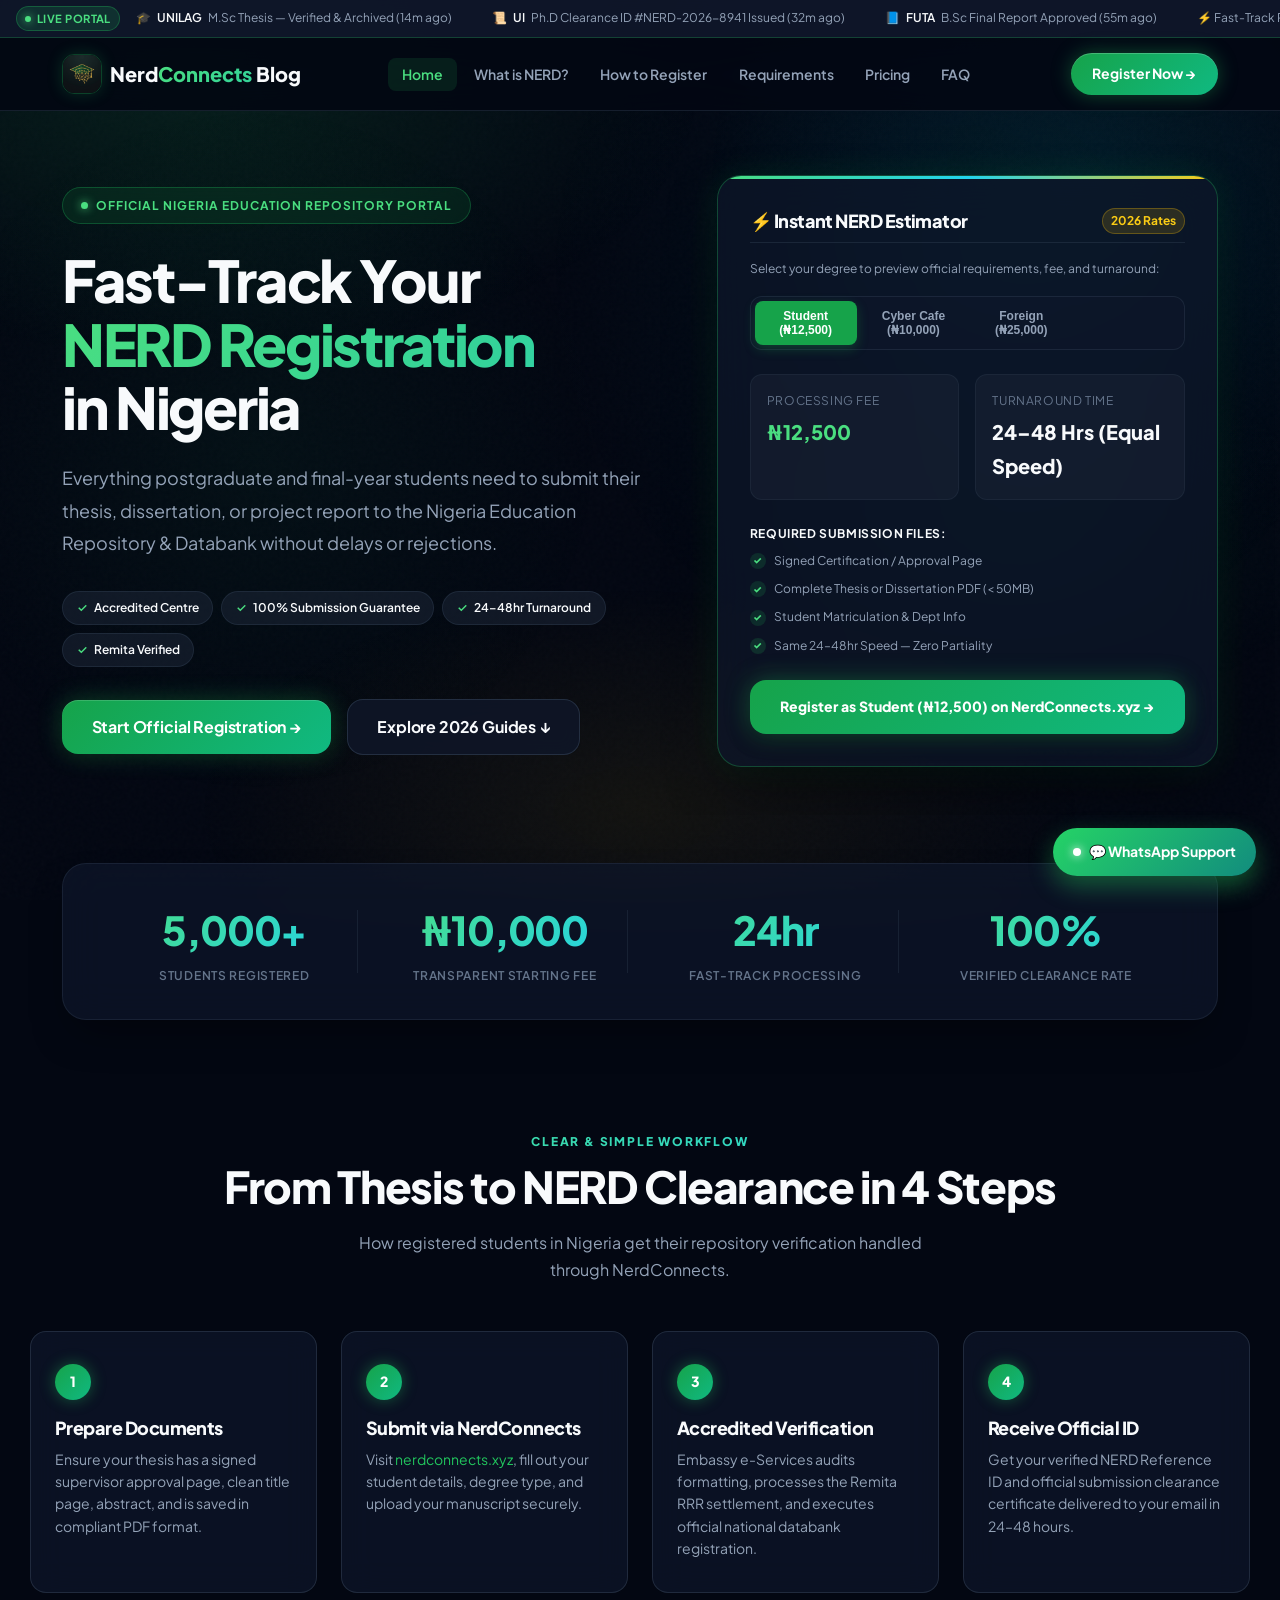
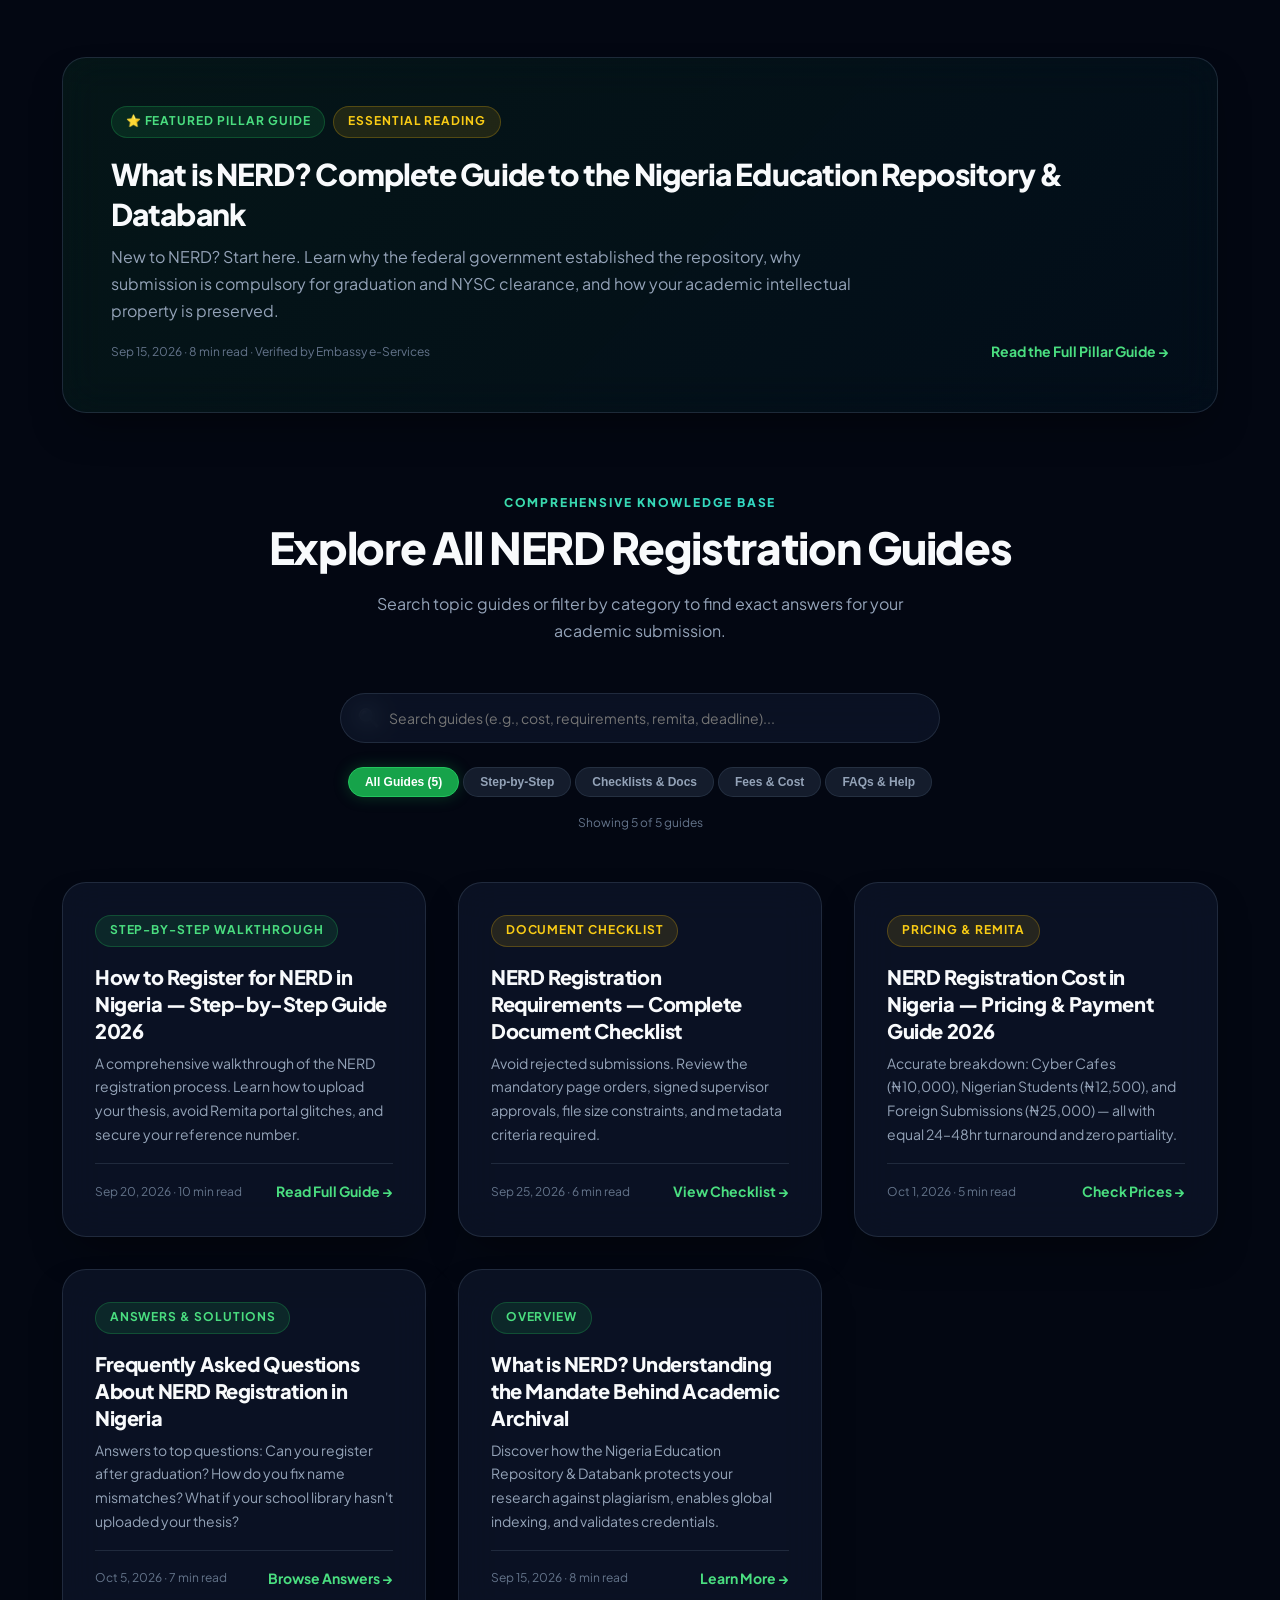
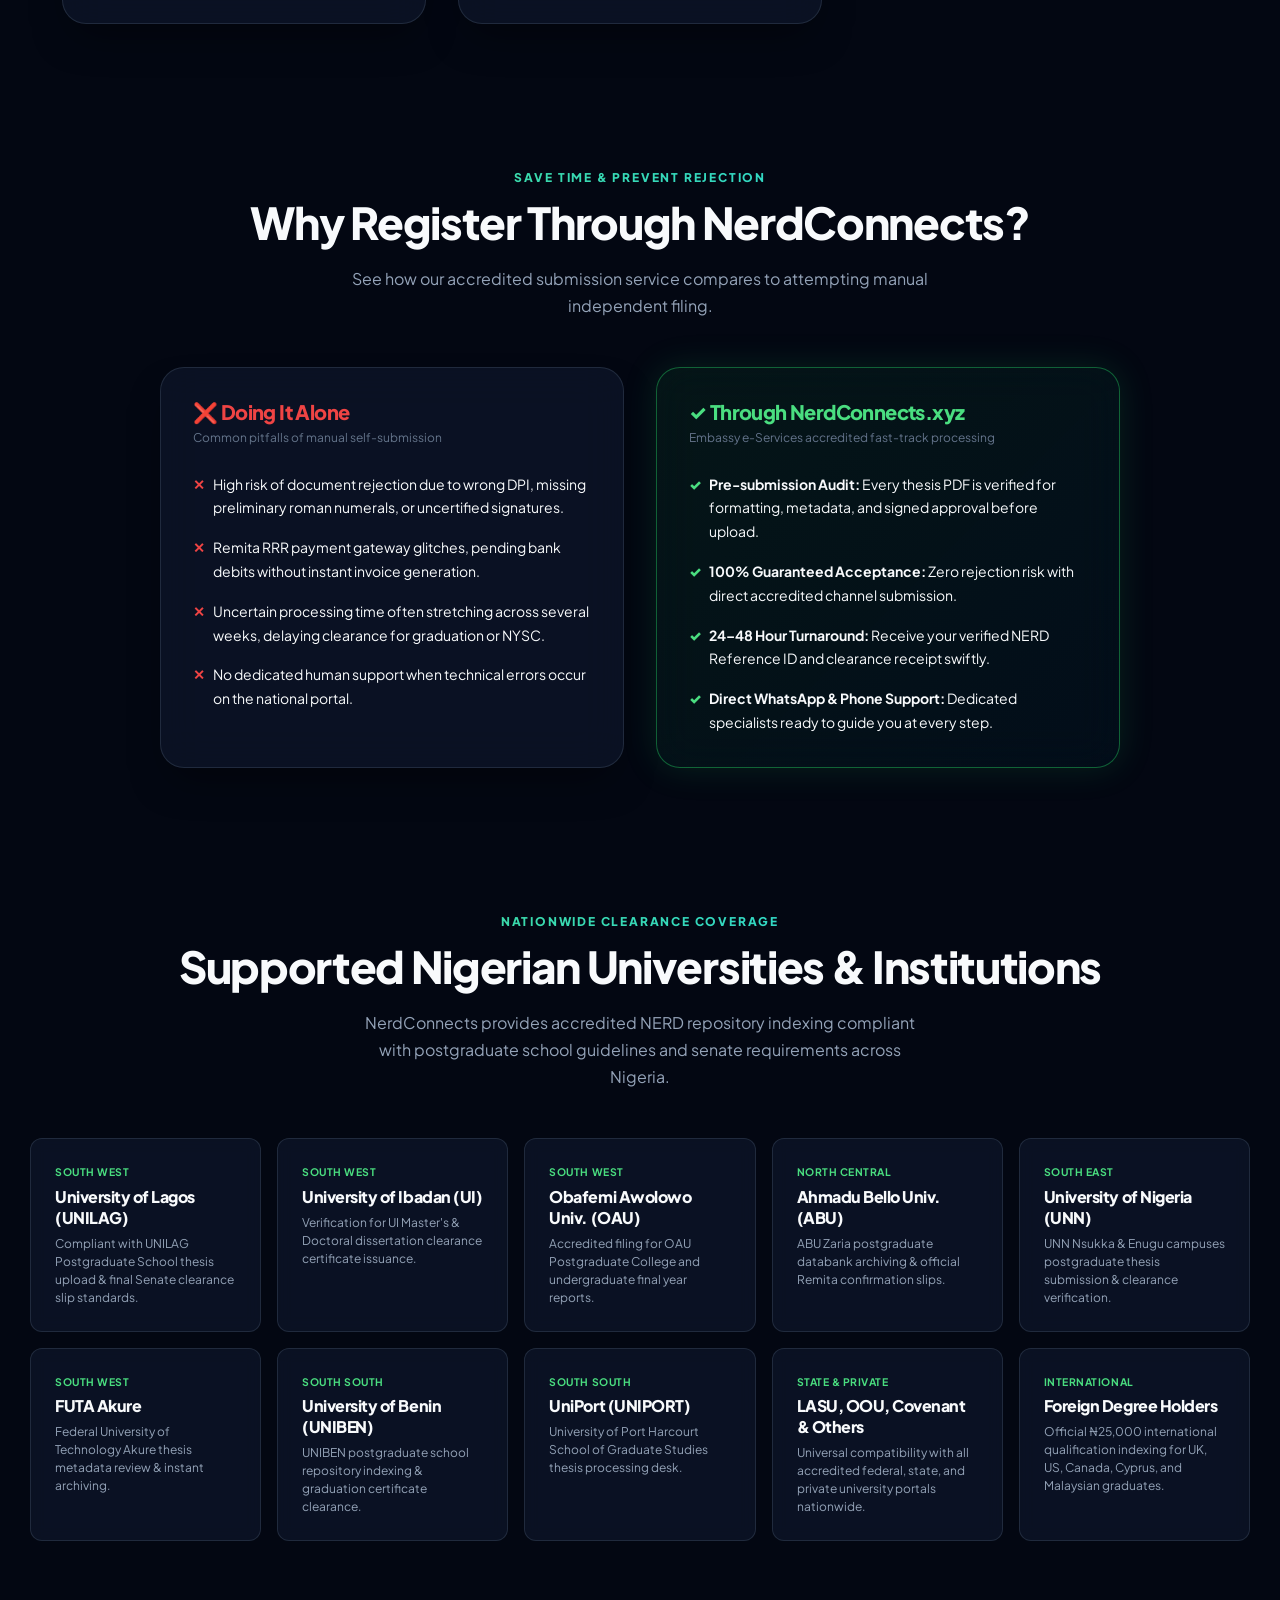
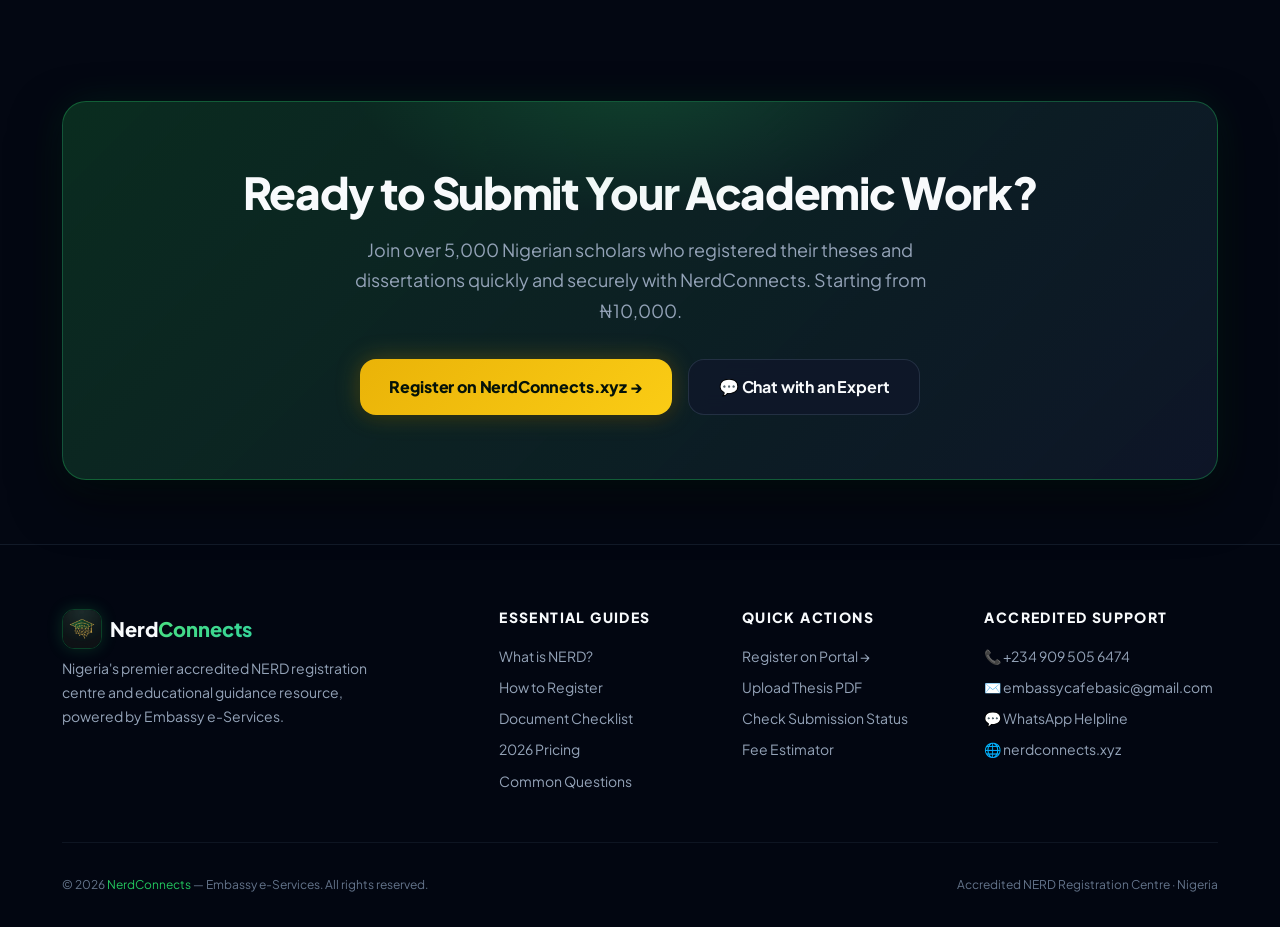
==== index.html @ ce19896f "fix(seo): update canonical domain to portal.nerdconnects.xyz in sitemap and meta tags" ====
<!DOCTYPE html>
<html lang="en" data-theme="dark">
<head>
  <meta charset="UTF-8" />
  <meta name="viewport" content="width=device-width, initial-scale=1.0" />

  <!-- SEO Meta -->
  <title>NERD Registration Portal Nigeria 2026 — Requirements, Fees &amp; Steps | NerdConnects</title>
  <meta name="description" content="Official 2026 NERD registration guide in Nigeria. Calculate fees (₦10k Cafe, ₦12.5k Student, ₦25k Foreign), check document requirements, and register theses &amp; dissertations in 24–48hrs." />
  <meta name="keywords" content="NERD registration, NERD registration Nigeria, how to register for NERD, Nigeria Education Repository and Databank, NERD portal login, NERD cost Nigeria, NERD fee Remita, NERD certificate, NERD clearance slip, UNILAG NERD registration, UI NERD clearance, OAU NERD registration, ABU Zaria NERD, UNN NERD submission, FUTA NERD, LASU NERD, UNIBEN NERD, UNIPORT NERD, postgraduate NERD registration, foreign degree NERD registration, Embassy e-Services NERD" />
  <meta name="author" content="Embassy e-Services" />
  <meta name="robots" content="index, follow" />
  <link rel="canonical" href="https://portal.nerdconnects.xyz/" />

  <!-- Geo targeting -->
  <meta name="geo.region" content="NG" />
  <meta name="geo.placename" content="Nigeria" />

  <!-- Open Graph -->
  <meta property="og:type" content="website" />
  <meta property="og:title" content="NERD Registration Guide Nigeria — NerdConnects Blog" />
  <meta property="og:description" content="Complete guides on NERD registration in Nigeria. Document checklist, fee calculator, and step-by-step submission instructions." />
  <meta property="og:url" content="https://portal.nerdconnects.xyz/" />
  <meta property="og:site_name" content="NerdConnects Blog" />
  <meta property="og:locale" content="en_NG" />

  <!-- Twitter Card -->
  <meta name="twitter:card" content="summary_large_image" />
  <meta name="twitter:title" content="NERD Registration Guide Nigeria — NerdConnects Blog" />
  <meta name="twitter:description" content="Calculate fees, check document requirements, and get official NERD clearance in Nigeria." />
  <!-- Standard Favicons & Touch Icons (Google SEO & Mobile PWA) -->
  <link rel="icon" type="image/x-icon" href="/favicon.ico" />
  <link rel="icon" type="image/png" sizes="16x16" href="/favicon-16x16.png" />
  <link rel="icon" type="image/png" sizes="32x32" href="/favicon-32x32.png" />
  <link rel="icon" type="image/png" sizes="48x48" href="/favicon-48x48.png" />
  <link rel="apple-touch-icon" sizes="180x180" href="/apple-touch-icon.png" />
  <link rel="manifest" href="/site.webmanifest" />
  <meta name="msapplication-TileColor" content="#030712" />
  <meta name="theme-color" content="#030712" />

  <!-- Open Graph & Twitter Social Share Previews (WhatsApp, X, LinkedIn) -->
  <meta property="og:image" content="https://portal.nerdconnects.xyz/og-image.jpg" />
  <meta property="og:image:secure_url" content="https://portal.nerdconnects.xyz/og-image.jpg" />
  <meta property="og:image:type" content="image/jpeg" />
  <meta property="og:image:width" content="1200" />
  <meta property="og:image:height" content="630" />
  <meta property="og:image:alt" content="NerdConnects — Official NERD Registration Guide Nigeria" />
  <meta name="twitter:image" content="https://portal.nerdconnects.xyz/og-image.jpg" />
  <meta name="twitter:image:alt" content="NerdConnects — Official NERD Registration Guide Nigeria" />

  <!-- Fonts: Plus Jakarta Sans + Inter -->
  <link rel="preconnect" href="https://fonts.googleapis.com" />
  <link rel="preconnect" href="https://fonts.gstatic.com" crossorigin />
  <link href="https://fonts.googleapis.com/css2?family=Plus+Jakarta+Sans:wght@400;500;600;700;800;900&family=Inter:wght@400;500;600;700;800&display=swap" rel="stylesheet" />

  <!-- Styles with cache-buster -->
  <link rel="stylesheet" href="styles.css?v=3.2" />

  <style>
    /* Critical fallback styles for ticker & dark theme */
    :root {
      color-scheme: dark;
    }
    body {
      background-color: #030712 !important;
      color: #f8fafc;
      margin: 0;
    }
    .live-ticker {
      background: rgba(15, 23, 42, 0.95);
      border-bottom: 1px solid rgba(34, 197, 94, 0.25);
      color: #94a3b8;
      font-size: 0.75rem;
      padding: 0.45rem 1rem;
      display: flex;
      align-items: center;
      gap: 1rem;
      overflow: hidden;
      position: relative;
      z-index: 99;
      height: 38px;
    }
    .live-ticker__badge {
      display: inline-flex;
      align-items: center;
      gap: 6px;
      background: rgba(34, 197, 94, 0.15);
      color: #4ade80;
      border: 1px solid rgba(34, 197, 94, 0.3);
      padding: 2px 8px;
      border-radius: 9999px;
      font-weight: 700;
      font-size: 0.7rem;
      letter-spacing: 0.04em;
      text-transform: uppercase;
      flex-shrink: 0;
      white-space: nowrap;
    }
    .live-ticker__badge-dot {
      width: 6px;
      height: 6px;
      border-radius: 50%;
      background: #4ade80;
      box-shadow: 0 0 8px #4ade80;
      animation: pulse-dot 1.8s infinite;
    }
    .live-ticker__track {
      display: flex;
      align-items: center;
      gap: 2.5rem;
      white-space: nowrap;
      animation: marqueeScroll 32s linear infinite;
    }
    .live-ticker__track:hover {
      animation-play-state: paused;
    }
    .live-ticker__item {
      display: inline-flex;
      align-items: center;
      gap: 6px;
      flex-shrink: 0;
    }
    .live-ticker__item strong {
      color: #f8fafc;
      font-weight: 600;
    }
    @keyframes marqueeScroll {
      0% { transform: translateX(0); }
      100% { transform: translateX(-50%); }
    }
    @keyframes pulse-dot {
      0%, 100% { opacity: 1; transform: scale(1); }
      50% { opacity: 0.35; transform: scale(0.85); }
    }
    .navbar {
      background: rgba(3, 7, 18, 0.9) !important;
      backdrop-filter: blur(24px) saturate(180%) !important;
      border-bottom: 1px solid rgba(51, 65, 85, 0.4) !important;
    }
    .navbar__brand-text {
      color: #f8fafc !important;
    }
    .navbar__links a {
      color: #94a3b8 !important;
    }
    .navbar__links a:hover, .navbar__links a.active {
      color: #4ade80 !important;
    }
  </style>

  <!-- JSON-LD: WebSite -->
  <script type="application/ld+json">
  {
    "@context": "https://schema.org",
    "@type": "WebSite",
    "name": "NerdConnects Blog",
    "url": "https://portal.nerdconnects.xyz",
    "description": "Expert guides and articles about NERD registration in Nigeria",
    "publisher": {
      "@type": "Organization",
      "name": "Embassy e-Services",
      "alternateName": "NerdConnects",
      "url": "https://nerdconnects.xyz"
    }
  }
  </script>

  <!-- JSON-LD: Blog -->
  <script type="application/ld+json">
  {
    "@context": "https://schema.org",
    "@type": "Blog",
    "name": "NerdConnects Blog — NERD Registration Guides",
    "url": "https://portal.nerdconnects.xyz",
    "description": "Comprehensive guides on NERD registration, document submission, and academic repository requirements in Nigeria.",
    "publisher": {
      "@type": "Organization",
      "name": "Embassy e-Services",
      "url": "https://nerdconnects.xyz"
    },
    "blogPost": [
      {
        "@type": "BlogPosting",
        "headline": "What is NERD? Complete Guide to the Nigeria Education Repository & Databank",
        "url": "https://portal.nerdconnects.xyz/what-is-nerd.html",
        "datePublished": "2026-09-15"
      },
      {
        "@type": "BlogPosting",
        "headline": "How to Register for NERD in Nigeria — Step-by-Step Guide 2026",
        "url": "https://portal.nerdconnects.xyz/how-to-register-for-nerd.html",
        "datePublished": "2026-09-20"
      },
      {
        "@type": "BlogPosting",
        "headline": "NERD Registration Requirements — Complete Document Checklist",
        "url": "https://portal.nerdconnects.xyz/nerd-requirements.html",
        "datePublished": "2026-09-25"
      },
      {
        "@type": "BlogPosting",
        "headline": "NERD Registration Cost in Nigeria — Pricing & Payment Guide 2026",
        "url": "https://portal.nerdconnects.xyz/nerd-cost.html",
        "datePublished": "2026-10-01"
      },
      {
        "@type": "BlogPosting",
        "headline": "Frequently Asked Questions About NERD Registration in Nigeria",
        "url": "https://portal.nerdconnects.xyz/nerd-faq.html",
        "datePublished": "2026-10-05"
      }
    ]
  }
  </script>

  <!-- JSON-LD: FAQPage for High-Ranking Google Rich Snippets -->
  <script type="application/ld+json">
  {
    "@context": "https://schema.org",
    "@type": "FAQPage",
    "mainEntity": [
      {
        "@type": "Question",
        "name": "How much does NERD registration cost in Nigeria?",
        "acceptedAnswer": {
          "@type": "Answer",
          "text": "Official NERD registration through NerdConnects has 3 transparent tiers: ₦10,000 for Cyber Cafe and partner agents, ₦12,500 for Nigerian Students (B.Sc, M.Sc, Ph.D), and ₦25,000 for Foreign Degree Submissions. All tiers receive the exact same 24–48 hour turnaround with zero partiality."
        }
      },
      {
        "@type": "Question",
        "name": "How do I register for NERD in Nigeria?",
        "acceptedAnswer": {
          "@type": "Answer",
          "text": "To register for NERD, prepare your thesis PDF (<50MB) with signed supervisor certification page, visit nerdconnects.xyz, fill in your matriculation and academic details, make payment via direct transfer or online gateway, and receive your official NERD clearance certificate within 24–48 hours."
        }
      },
      {
        "@type": "Question",
        "name": "Is NERD registration compulsory for Nigerian university graduation?",
        "acceptedAnswer": {
          "@type": "Answer",
          "text": "Yes. Most Nigerian university Postgraduate Schools (such as UNILAG, UI, OAU, ABU, UNN, FUTA, and UNIBEN) and undergraduate faculties mandate an official NERD Submission Slip or Clearance Certificate prior to approving final Senate graduation clearance, statement of results, or NYSC mobilization."
        }
      },
      {
        "@type": "Question",
        "name": "How long does NERD registration take to be approved?",
        "acceptedAnswer": {
          "@type": "Answer",
          "text": "With NerdConnects, verified submissions are audited and completed within 24–48 hours across all tiers with zero partiality."
        }
      },
      {
        "@type": "Question",
        "name": "Can foreign university degrees be registered on NERD?",
        "acceptedAnswer": {
          "@type": "Answer",
          "text": "Yes. Foreign degree theses and dissertations completed in overseas institutions can be indexed into the national databank for ₦25,000 with a 24–48 hour processing window."
        }
      }
    ]
  }
  </script>
</head>
<body>

  <!-- Reading Progress Bar -->
  <div class="reading-progress-bar" id="reading-progress" aria-hidden="true"></div>

  <!-- Noise texture overlay -->
  <div class="noise-overlay" aria-hidden="true"></div>

  <!-- ═══ LIVE SOCIAL PROOF TICKER ═══ -->
  <div class="live-ticker" aria-label="Live Submissions Status">
    <div class="live-ticker__badge">
      <span class="live-ticker__badge-dot"></span> LIVE PORTAL
    </div>
    <div class="live-ticker__track">
      <div class="live-ticker__item">🎓 <strong>UNILAG</strong> M.Sc Thesis — Verified &amp; Archived (14m ago)</div>
      <div class="live-ticker__item">📜 <strong>UI</strong> Ph.D Clearance ID #NERD-2026-8941 Issued (32m ago)</div>
      <div class="live-ticker__item">📘 <strong>FUTA</strong> B.Sc Final Report Approved (55m ago)</div>
      <div class="live-ticker__item">⚡ Fast-Track Processing Window: <strong>24–48 Hours Active</strong></div>
      <div class="live-ticker__item">🛡️ Embassy e-Services: <strong>Accredited Registration Centre</strong></div>
      <!-- Duplicate track items for continuous marquee -->
      <div class="live-ticker__item">🎓 <strong>UNILAG</strong> M.Sc Thesis — Verified &amp; Archived (14m ago)</div>
      <div class="live-ticker__item">📜 <strong>UI</strong> Ph.D Clearance ID #NERD-2026-8941 Issued (32m ago)</div>
      <div class="live-ticker__item">📘 <strong>FUTA</strong> B.Sc Final Report Approved (55m ago)</div>
      <div class="live-ticker__item">⚡ Fast-Track Processing Window: <strong>24–48 Hours Active</strong></div>
      <div class="live-ticker__item">🛡️ Embassy e-Services: <strong>Accredited Registration Centre</strong></div>
    </div>
  </div>

  <!-- ═══ NAVBAR ═══ -->
  <nav class="navbar" id="navbar">
    <div class="container navbar__inner">
      <a href="index.html" class="navbar__brand" id="brand-link">
        <img src="logo.jpg" alt="NerdConnects Logo" class="navbar__logo" width="40" height="40" />
        <div class="navbar__brand-text">Nerd<span>Connects</span> Blog</div>
      </a>

      <ul class="navbar__links" id="nav-links">
        <li><a href="index.html" class="active" id="nav-home">Home</a></li>
        <li><a href="what-is-nerd.html" id="nav-what">What is NERD?</a></li>
        <li><a href="how-to-register-for-nerd.html" id="nav-how">How to Register</a></li>
        <li><a href="nerd-requirements.html" id="nav-reqs">Requirements</a></li>
        <li><a href="nerd-cost.html" id="nav-cost">Pricing</a></li>
        <li><a href="nerd-faq.html" id="nav-faq">FAQ</a></li>
      </ul>

      <div class="navbar__right">
        
        
        <!-- CTA button -->
        <a href="https://nerdconnects.xyz" class="navbar__cta" id="nav-cta" target="_blank" rel="noopener">Register Now →</a>
        <!-- Mobile hamburger -->
        <button class="navbar__toggle" id="nav-toggle" aria-label="Toggle navigation" aria-expanded="false">
          <span></span><span></span><span></span>
        </button>
      </div>
    </div>
  </nav>

  <!-- ═══ HERO SECTION WITH INTERACTIVE ESTIMATOR ═══ -->
  <section class="hero" id="hero">
    <div class="container">
      <div class="hero__grid">
        
        <!-- Left Hero Content -->
        <div class="hero__content">
          <div class="hero__badge">
            <span class="hero__badge-dot"></span> Official Nigeria Education Repository Portal
          </div>
          <h1 class="hero__title">
            Fast-Track Your<br />
            <span class="highlight">NERD Registration</span><br />
            in Nigeria
          </h1>
          <p class="hero__subtitle">
            Everything postgraduate and final-year students need to submit their thesis, dissertation, or project report to the Nigeria Education Repository &amp; Databank without delays or rejections.
          </p>

          <div class="hero__trust-pills">
            <span class="hero__pill"><span class="hero__pill-icon">✓</span> Accredited Centre</span>
            <span class="hero__pill"><span class="hero__pill-icon">✓</span> 100% Submission Guarantee</span>
            <span class="hero__pill"><span class="hero__pill-icon">✓</span> 24–48hr Turnaround</span>
            <span class="hero__pill"><span class="hero__pill-icon">✓</span> Remita Verified</span>
          </div>

          <div class="hero__actions">
            <a href="https://nerdconnects.xyz" class="btn btn--primary" id="hero-cta-register" target="_blank" rel="noopener">
              Start Official Registration →
            </a>
            <a href="#articles" class="btn btn--secondary" id="hero-cta-read">
              Explore 2026 Guides ↓
            </a>
          </div>
        </div>

        <!-- Right Hero: Interactive Calculator & Fast-Check Widget -->
        <div class="calc-card" id="calculator-widget">
          <div class="calc-card__header">
            <h3 class="calc-card__title">⚡ Instant NERD Estimator</h3>
            <span class="calc-card__badge">2026 Rates</span>
          </div>

          <p style="font-size: var(--fs-xs); color: var(--clr-text-muted); margin-bottom: var(--sp-md);">
            Select your degree to preview official requirements, fee, and turnaround:
          </p>

          <!-- Category Tabs -->
          <div class="calc-tabs" role="tablist">
            <button class="calc-tab active" data-degree="student" type="button">Student (₦12,500)</button>
            <button class="calc-tab" data-degree="cafe" type="button">Cyber Cafe (₦10,000)</button>
            <button class="calc-tab" data-degree="foreign" type="button">Foreign (₦25,000)</button>
          </div>

          <!-- Quick Metrics -->
          <div class="calc-info-grid">
            <div class="calc-info-box">
              <div class="calc-info-box__label">Processing Fee</div>
              <div class="calc-info-box__val green" id="calc-fee">₦12,500</div>
            </div>
            <div class="calc-info-box">
              <div class="calc-info-box__label">Turnaround Time</div>
              <div class="calc-info-box__val" id="calc-time">24–48 Hrs (Equal Speed)</div>
            </div>
          </div>

          <!-- Dynamic Checklist -->
          <div style="font-size: var(--fs-xs); font-weight: 700; color: var(--clr-text); margin-bottom: 6px; text-transform: uppercase; letter-spacing: 0.05em;">
            Required Submission Files:
          </div>
          <ul class="calc-checklist" id="calc-checklist">
            <li><span class="calc-check-icon">✓</span> Signed Certification / Approval Page</li>
            <li><span class="calc-check-icon">✓</span> Complete Thesis or Dissertation PDF (&lt; 50MB)</li>
            <li><span class="calc-check-icon">✓</span> Student Matriculation &amp; Dept Info</li>
            <li><span class="calc-check-icon">✓</span> Same 24–48hr Speed — Zero Partiality</li>
          </ul>

          <a href="https://nerdconnects.xyz?utm_source=blog&utm_medium=calc&utm_campaign=student" class="calc-submit-btn" id="calc-btn" target="_blank" rel="noopener">
            Register as Student (₦12,500) on NerdConnects.xyz →
          </a>
        </div>

      </div>
    </div>
  </section>

  <!-- ═══ STATS ═══ -->
  <section class="container animate-on-scroll">
    <div class="stats" id="stats">
      <div class="stat">
        <div class="stat__number" data-value="5,000+">5,000+</div>
        <div class="stat__label">Students Registered</div>
      </div>
      <div class="stat">
        <div class="stat__number" data-value="₦10,000">₦10,000</div>
        <div class="stat__label">Transparent Starting Fee</div>
      </div>
      <div class="stat">
        <div class="stat__number" data-value="24hr">24hr</div>
        <div class="stat__label">Fast-Track Processing</div>
      </div>
      <div class="stat">
        <div class="stat__number" data-value="100%">100%</div>
        <div class="stat__label">Verified Clearance Rate</div>
      </div>
    </div>
  </section>

  <!-- ═══ 4-STEP PROCESS ROADMAP ═══ -->
  <section class="timeline-section container animate-on-scroll">
    <div class="section-header">
      <div class="section-header__label">Clear &amp; Simple Workflow</div>
      <h2 class="section-header__title">From Thesis to NERD Clearance in 4 Steps</h2>
      <p class="section-header__desc">
        How registered students in Nigeria get their repository verification handled through NerdConnects.
      </p>
    </div>

    <div class="timeline-grid">
      <div class="timeline-card">
        <div class="timeline-step-badge">1</div>
        <h3 class="timeline-title">Prepare Documents</h3>
        <p class="timeline-desc">
          Ensure your thesis has a signed supervisor approval page, clean title page, abstract, and is saved in compliant PDF format.
        </p>
      </div>

      <div class="timeline-card">
        <div class="timeline-step-badge">2</div>
        <h3 class="timeline-title">Submit via NerdConnects</h3>
        <p class="timeline-desc">
          Visit <a href="https://nerdconnects.xyz" target="_blank" rel="noopener">nerdconnects.xyz</a>, fill out your student details, degree type, and upload your manuscript securely.
        </p>
      </div>

      <div class="timeline-card">
        <div class="timeline-step-badge">3</div>
        <h3 class="timeline-title">Accredited Verification</h3>
        <p class="timeline-desc">
          Embassy e-Services audits formatting, processes the Remita RRR settlement, and executes official national databank registration.
        </p>
      </div>

      <div class="timeline-card">
        <div class="timeline-step-badge">4</div>
        <h3 class="timeline-title">Receive Official ID</h3>
        <p class="timeline-desc">
          Get your verified NERD Reference ID and official submission clearance certificate delivered to your email in 24–48 hours.
        </p>
      </div>
    </div>
  </section>

  <!-- ═══ FEATURED PINNED GUIDE ═══ -->
  <section class="container animate-on-scroll" style="margin-bottom: var(--sp-xl);">
    <a href="what-is-nerd.html" class="article-card" id="card-featured" style="background: linear-gradient(135deg, rgba(34, 197, 94, 0.08), rgba(6, 182, 212, 0.04));">
      <div class="article-card__body" style="padding: var(--sp-2xl);">
        <div style="display: flex; align-items: center; gap: var(--sp-sm); margin-bottom: var(--sp-md);">
          <span class="article-card__tag" style="margin-bottom: 0;">⭐ Featured Pillar Guide</span>
          <span class="article-card__tag article-card__tag--gold" style="margin-bottom: 0;">Essential Reading</span>
        </div>
        <h2 class="article-card__title" style="font-size: var(--fs-3xl); letter-spacing: -0.03em;">
          What is NERD? Complete Guide to the Nigeria Education Repository &amp; Databank
        </h2>
        <p class="article-card__excerpt" style="font-size: var(--fs-base); max-width: 750px;">
          New to NERD? Start here. Learn why the federal government established the repository, why submission is compulsory for graduation and NYSC clearance, and how your academic intellectual property is preserved.
        </p>
        <div class="article-card__meta" style="border-top: none; padding-top: 0;">
          <span>Sep 15, 2026 · 8 min read · Verified by Embassy e-Services</span>
          <span class="article-card__read-more">Read the Full Pillar Guide →</span>
        </div>
      </div>
    </a>
  </section>

  <!-- ═══ ARTICLES SECTION WITH REAL-TIME SEARCH & FILTERS ═══ -->
  <section class="articles-section" id="articles">
    <div class="container">
      
      <div class="section-header animate-on-scroll">
        <div class="section-header__label">Comprehensive Knowledge Base</div>
        <h2 class="section-header__title">Explore All NERD Registration Guides</h2>
        <p class="section-header__desc">
          Search topic guides or filter by category to find exact answers for your academic submission.
        </p>
      </div>

      <!-- Real-time Search & Filter Controls -->
      <div class="search-filter-wrapper animate-on-scroll">
        <div class="search-box-row">
          <span class="search-icon">🔍</span>
          <input
            type="text"
            id="search-articles"
            class="search-input"
            placeholder="Search guides (e.g., cost, requirements, remita, deadline)..."
            aria-label="Search articles"
          />
        </div>

        <div class="filter-chips">
          <button class="filter-chip active" data-filter="all" type="button">All Guides (5)</button>
          <button class="filter-chip" data-filter="step-by-step" type="button">Step-by-Step</button>
          <button class="filter-chip" data-filter="requirements" type="button">Checklists &amp; Docs</button>
          <button class="filter-chip" data-filter="pricing" type="button">Fees &amp; Cost</button>
          <button class="filter-chip" data-filter="faq" type="button">FAQs &amp; Help</button>
        </div>

        <div id="articles-count" style="text-align: center; font-size: var(--fs-xs); color: var(--clr-text-dim); margin-top: var(--sp-md);">
          Showing 5 of 5 guides
        </div>
      </div>

      <!-- Articles Grid -->
      <div class="articles-grid">

        <!-- Card 1 -->
        <a href="how-to-register-for-nerd.html" class="article-card animate-on-scroll" id="card-how-to-register" data-category="step-by-step">
          <div class="article-card__body">
            <span class="article-card__tag">Step-by-Step Walkthrough</span>
            <h3 class="article-card__title">How to Register for NERD in Nigeria — Step-by-Step Guide 2026</h3>
            <p class="article-card__excerpt">
              A comprehensive walkthrough of the NERD registration process. Learn how to upload your thesis, avoid Remita portal glitches, and secure your reference number.
            </p>
            <div class="article-card__meta">
              <span>Sep 20, 2026 · 10 min read</span>
              <span class="article-card__read-more">Read Full Guide →</span>
            </div>
          </div>
        </a>

        <!-- Card 2 -->
        <a href="nerd-requirements.html" class="article-card animate-on-scroll" id="card-requirements" data-category="requirements">
          <div class="article-card__body">
            <span class="article-card__tag article-card__tag--gold">Document Checklist</span>
            <h3 class="article-card__title">NERD Registration Requirements — Complete Document Checklist</h3>
            <p class="article-card__excerpt">
              Avoid rejected submissions. Review the mandatory page orders, signed supervisor approvals, file size constraints, and metadata criteria required.
            </p>
            <div class="article-card__meta">
              <span>Sep 25, 2026 · 6 min read</span>
              <span class="article-card__read-more">View Checklist →</span>
            </div>
          </div>
        </a>

        <!-- Card 3 -->
        <a href="nerd-cost.html" class="article-card animate-on-scroll" id="card-cost" data-category="pricing">
          <div class="article-card__body">
            <span class="article-card__tag article-card__tag--gold">Pricing &amp; Remita</span>
            <h3 class="article-card__title">NERD Registration Cost in Nigeria — Pricing &amp; Payment Guide 2026</h3>
            <p class="article-card__excerpt">
              Accurate breakdown: Cyber Cafes (₦10,000), Nigerian Students (₦12,500), and Foreign Submissions (₦25,000) — all with equal 24–48hr turnaround and zero partiality.
            </p>
            <div class="article-card__meta">
              <span>Oct 1, 2026 · 5 min read</span>
              <span class="article-card__read-more">Check Prices →</span>
            </div>
          </div>
        </a>

        <!-- Card 4 -->
        <a href="nerd-faq.html" class="article-card animate-on-scroll" id="card-faq" data-category="faq">
          <div class="article-card__body">
            <span class="article-card__tag">Answers &amp; Solutions</span>
            <h3 class="article-card__title">Frequently Asked Questions About NERD Registration in Nigeria</h3>
            <p class="article-card__excerpt">
              Answers to top questions: Can you register after graduation? How do you fix name mismatches? What if your school library hasn't uploaded your thesis?
            </p>
            <div class="article-card__meta">
              <span>Oct 5, 2026 · 7 min read</span>
              <span class="article-card__read-more">Browse Answers →</span>
            </div>
          </div>
        </a>

        <!-- Card 5 -->
        <a href="what-is-nerd.html" class="article-card animate-on-scroll" id="card-what" data-category="step-by-step">
          <div class="article-card__body">
            <span class="article-card__tag">Overview</span>
            <h3 class="article-card__title">What is NERD? Understanding the Mandate Behind Academic Archival</h3>
            <p class="article-card__excerpt">
              Discover how the Nigeria Education Repository &amp; Databank protects your research against plagiarism, enables global indexing, and validates credentials.
            </p>
            <div class="article-card__meta">
              <span>Sep 15, 2026 · 8 min read</span>
              <span class="article-card__read-more">Learn More →</span>
            </div>
          </div>
        </a>

      </div>
    </div>
  </section>

  <!-- ═══ COMPARISON: SELF VS NERDCONNECTS ═══ -->
  <section class="comparison-section container animate-on-scroll">
    <div class="section-header">
      <div class="section-header__label">Save Time &amp; Prevent Rejection</div>
      <h2 class="section-header__title">Why Register Through NerdConnects?</h2>
      <p class="section-header__desc">
        See how our accredited submission service compares to attempting manual independent filing.
      </p>
    </div>

    <div class="comparison-grid">
      <!-- Doing It Alone -->
      <div class="comparison-box">
        <h3 class="comparison-box__title" style="color: #ef4444;">❌ Doing It Alone</h3>
        <div class="comparison-box__sub">Common pitfalls of manual self-submission</div>
        <ul class="comparison-list">
          <li class="comparison-item">
            <span class="comp-icon-bad">✕</span>
            <span>High risk of document rejection due to wrong DPI, missing preliminary roman numerals, or uncertified signatures.</span>
          </li>
          <li class="comparison-item">
            <span class="comp-icon-bad">✕</span>
            <span>Remita RRR payment gateway glitches, pending bank debits without instant invoice generation.</span>
          </li>
          <li class="comparison-item">
            <span class="comp-icon-bad">✕</span>
            <span>Uncertain processing time often stretching across several weeks, delaying clearance for graduation or NYSC.</span>
          </li>
          <li class="comparison-item">
            <span class="comp-icon-bad">✕</span>
            <span>No dedicated human support when technical errors occur on the national portal.</span>
          </li>
        </ul>
      </div>

      <!-- Through NerdConnects -->
      <div class="comparison-box comparison-box--featured">
        <h3 class="comparison-box__title" style="color: var(--clr-green-400);">✓ Through NerdConnects.xyz</h3>
        <div class="comparison-box__sub">Embassy e-Services accredited fast-track processing</div>
        <ul class="comparison-list">
          <li class="comparison-item">
            <span class="comp-icon-good">✓</span>
            <span><strong>Pre-submission Audit:</strong> Every thesis PDF is verified for formatting, metadata, and signed approval before upload.</span>
          </li>
          <li class="comparison-item">
            <span class="comp-icon-good">✓</span>
            <span><strong>100% Guaranteed Acceptance:</strong> Zero rejection risk with direct accredited channel submission.</span>
          </li>
          <li class="comparison-item">
            <span class="comp-icon-good">✓</span>
            <span><strong>24–48 Hour Turnaround:</strong> Receive your verified NERD Reference ID and clearance receipt swiftly.</span>
          </li>
          <li class="comparison-item">
            <span class="comp-icon-good">✓</span>
            <span><strong>Direct WhatsApp &amp; Phone Support:</strong> Dedicated specialists ready to guide you at every step.</span>
          </li>
        </ul>
      </div>
    </div>
  </section>

  <!-- ═══ SUPPORTED UNIVERSITIES & INSTITUTIONAL NETWORK (SEO BOOST) ═══ -->
  <section class="uni-section container animate-on-scroll">
    <div class="section-header">
      <div class="section-header__label">Nationwide Clearance Coverage</div>
      <h2 class="section-header__title">Supported Nigerian Universities &amp; Institutions</h2>
      <p class="section-header__desc">
        NerdConnects provides accredited NERD repository indexing compliant with postgraduate school guidelines and senate requirements across Nigeria.
      </p>
    </div>

    <div class="uni-grid">
      <div class="uni-card">
        <span class="uni-card__badge">South West</span>
        <h4 class="uni-card__title">University of Lagos (UNILAG)</h4>
        <p class="uni-card__desc">Compliant with UNILAG Postgraduate School thesis upload &amp; final Senate clearance slip standards.</p>
      </div>

      <div class="uni-card">
        <span class="uni-card__badge">South West</span>
        <h4 class="uni-card__title">University of Ibadan (UI)</h4>
        <p class="uni-card__desc">Verification for UI Master's &amp; Doctoral dissertation clearance certificate issuance.</p>
      </div>

      <div class="uni-card">
        <span class="uni-card__badge">South West</span>
        <h4 class="uni-card__title">Obafemi Awolowo Univ. (OAU)</h4>
        <p class="uni-card__desc">Accredited filing for OAU Postgraduate College and undergraduate final year reports.</p>
      </div>

      <div class="uni-card">
        <span class="uni-card__badge">North Central</span>
        <h4 class="uni-card__title">Ahmadu Bello Univ. (ABU)</h4>
        <p class="uni-card__desc">ABU Zaria postgraduate databank archiving &amp; official Remita confirmation slips.</p>
      </div>

      <div class="uni-card">
        <span class="uni-card__badge">South East</span>
        <h4 class="uni-card__title">University of Nigeria (UNN)</h4>
        <p class="uni-card__desc">UNN Nsukka &amp; Enugu campuses postgraduate thesis submission &amp; clearance verification.</p>
      </div>

      <div class="uni-card">
        <span class="uni-card__badge">South West</span>
        <h4 class="uni-card__title">FUTA Akure</h4>
        <p class="uni-card__desc">Federal University of Technology Akure thesis metadata review &amp; instant archiving.</p>
      </div>

      <div class="uni-card">
        <span class="uni-card__badge">South South</span>
        <h4 class="uni-card__title">University of Benin (UNIBEN)</h4>
        <p class="uni-card__desc">UNIBEN postgraduate school repository indexing &amp; graduation certificate clearance.</p>
      </div>

      <div class="uni-card">
        <span class="uni-card__badge">South South</span>
        <h4 class="uni-card__title">UniPort (UNIPORT)</h4>
        <p class="uni-card__desc">University of Port Harcourt School of Graduate Studies thesis processing desk.</p>
      </div>

      <div class="uni-card">
        <span class="uni-card__badge">State &amp; Private</span>
        <h4 class="uni-card__title">LASU, OOU, Covenant &amp; Others</h4>
        <p class="uni-card__desc">Universal compatibility with all accredited federal, state, and private university portals nationwide.</p>
      </div>

      <div class="uni-card">
        <span class="uni-card__badge">International</span>
        <h4 class="uni-card__title">Foreign Degree Holders</h4>
        <p class="uni-card__desc">Official ₦25,000 international qualification indexing for UK, US, Canada, Cyprus, and Malaysian graduates.</p>
      </div>
    </div>
  </section>

  <!-- ═══ CTA BANNER ═══ -->
  <section class="container animate-on-scroll">
    <div class="cta-banner" id="cta-banner">
      <h2 class="cta-banner__title">Ready to Submit Your Academic Work?</h2>
      <p class="cta-banner__desc">
        Join over 5,000 Nigerian scholars who registered their theses and dissertations quickly and securely with NerdConnects. Starting from ₦10,000.
      </p>
      <div style="display: flex; justify-content: center; gap: var(--sp-md); flex-wrap: wrap;">
        <a href="https://nerdconnects.xyz" class="btn btn--gold" id="cta-register" target="_blank" rel="noopener">
          Register on NerdConnects.xyz →
        </a>
        <a href="https://wa.me/2349095056474?text=Hello%20NerdConnects%2C%20I%20have%20questions%20about%20my%20NERD%20registration" class="btn btn--secondary" target="_blank" rel="noopener">
          💬 Chat with an Expert
        </a>
      </div>
    </div>
  </section>

  <!-- ═══ FLOATING WHATSAPP / INSTANT SUPPORT BUTTON ═══ -->
  <a href="https://wa.me/2349095056474?text=Hello%20NerdConnects%2C%20I%20need%20assistance%20with%20my%20NERD%20registration" class="floating-support-btn" target="_blank" rel="noopener" aria-label="Chat on WhatsApp">
    <span class="floating-pulse-dot"></span>
    <span>💬 WhatsApp Support</span>
  </a>

  <!-- ═══ FOOTER ═══ -->
  <footer class="footer" id="footer">
    <div class="container">
      <div class="footer__grid">
        <div class="footer__brand">
          <a href="index.html" class="navbar__brand">
            <img src="logo.jpg" alt="NerdConnects" class="navbar__logo" width="40" height="40" />
            <div class="navbar__brand-text">Nerd<span>Connects</span></div>
          </a>
          <p>Nigeria's premier accredited NERD registration centre and educational guidance resource, powered by Embassy e-Services.</p>
        </div>
        <div>
          <h4 class="footer__heading">Essential Guides</h4>
          <ul class="footer__links">
            <li><a href="what-is-nerd.html">What is NERD?</a></li>
            <li><a href="how-to-register-for-nerd.html">How to Register</a></li>
            <li><a href="nerd-requirements.html">Document Checklist</a></li>
            <li><a href="nerd-cost.html">2026 Pricing</a></li>
            <li><a href="nerd-faq.html">Common Questions</a></li>
          </ul>
        </div>
        <div>
          <h4 class="footer__heading">Quick Actions</h4>
          <ul class="footer__links">
            <li><a href="https://nerdconnects.xyz" target="_blank" rel="noopener">Register on Portal →</a></li>
            <li><a href="https://nerdconnects.xyz" target="_blank" rel="noopener">Upload Thesis PDF</a></li>
            <li><a href="https://nerdconnects.xyz" target="_blank" rel="noopener">Check Submission Status</a></li>
            <li><a href="#calculator-widget">Fee Estimator</a></li>
          </ul>
        </div>
        <div>
          <h4 class="footer__heading">Accredited Support</h4>
          <ul class="footer__links">
            <li><a href="tel:+2349095056474">📞 +234 909 505 6474</a></li>
            <li><a href="mailto:embassycafebasic@gmail.com">✉️ embassycafebasic@gmail.com</a></li>
            <li><a href="https://wa.me/2349095056474" target="_blank" rel="noopener">💬 WhatsApp Helpline</a></li>
            <li><a href="https://nerdconnects.xyz" target="_blank" rel="noopener">🌐 nerdconnects.xyz</a></li>
          </ul>
        </div>
      </div>
      <div class="footer__bottom">
        <span>&copy; 2026 <a href="https://nerdconnects.xyz" target="_blank" rel="noopener">NerdConnects</a> — Embassy e-Services. All rights reserved.</span>
        <span>Accredited NERD Registration Centre · Nigeria</span>
      </div>
    </div>
  </footer>

  <script src="script.js?v=3.2"></script>
</body>
</html>
---- styles.css ----
/* ═══════════════════════════════════════════════
   NerdConnects SEO Blog — Premium Catchy Design System v3
   ═══════════════════════════════════════════════ */

/* ── Fonts & Custom Properties ── */
:root {
  /* Brand palette */
  --clr-green-950: #041209;
  --clr-green-900: #072213;
  --clr-green-800: #0d4422;
  --clr-green-700: #146936;
  --clr-green-600: #16a34a;
  --clr-green-500: #22c55e;
  --clr-green-400: #4ade80;
  --clr-green-300: #86efac;
  --clr-green-200: #bbf7d0;
  --clr-green-100: #dcfce7;

  --clr-emerald-600: #059669;
  --clr-emerald-500: #10b981;
  --clr-emerald-400: #34d399;

  --clr-gold-600: #ca8a04;
  --clr-gold-500: #eab308;
  --clr-gold-400: #facc15;
  --clr-gold-300: #fde047;

  --clr-cyan-600: #0891b2;
  --clr-cyan-500: #06b6d4;
  --clr-cyan-400: #22d3ee;
  --clr-cyan-300: #67e8f9;

  /* Neutrals (Dark mode default) */
  --clr-bg: #030712;
  --clr-bg-card: rgba(15, 23, 42, 0.72);
  --clr-bg-card-solid: #0f172a;
  --clr-bg-card-hover: rgba(15, 23, 42, 0.92);
  --clr-bg-surface: rgba(30, 41, 59, 0.65);
  --clr-border: rgba(51, 65, 85, 0.55);
  --clr-border-subtle: rgba(30, 41, 59, 0.65);
  --clr-text: #f8fafc;
  --clr-text-muted: #94a3b8;
  --clr-text-dim: #64748b;
  --clr-card-shadow: 0 20px 40px -15px rgba(0, 0, 0, 0.5);

  /* Typography */
  --ff-heading: 'Plus Jakarta Sans', 'Inter', -apple-system, BlinkMacSystemFont, sans-serif;
  --ff-body: 'Plus Jakarta Sans', 'Inter', -apple-system, BlinkMacSystemFont, sans-serif;
  --fs-xs: 0.75rem;
  --fs-sm: 0.875rem;
  --fs-base: 1rem;
  --fs-lg: 1.125rem;
  --fs-xl: 1.25rem;
  --fs-2xl: 1.5rem;
  --fs-3xl: 1.875rem;
  --fs-4xl: 2.25rem;
  --fs-5xl: 3rem;
  --fs-6xl: 3.75rem;

  /* Spacing */
  --sp-xs: 0.25rem;
  --sp-sm: 0.5rem;
  --sp-md: 1rem;
  --sp-lg: 1.5rem;
  --sp-xl: 2rem;
  --sp-2xl: 3rem;
  --sp-3xl: 4rem;
  --sp-4xl: 6rem;

  /* Border radius */
  --radius-sm: 0.375rem;
  --radius-md: 0.5rem;
  --radius-lg: 0.75rem;
  --radius-xl: 1rem;
  --radius-2xl: 1.5rem;
  --radius-full: 9999px;

  /* Transitions */
  --transition-fast: 150ms cubic-bezier(0.4, 0, 0.2, 1);
  --transition-base: 300ms cubic-bezier(0.4, 0, 0.2, 1);
  --transition-slow: 500ms cubic-bezier(0.4, 0, 0.2, 1);
  --transition-spring: 500ms cubic-bezier(0.34, 1.56, 0.64, 1);
}

/* ── Light Mode Overrides ── */
/* light mode removed */

/* ── Reset & Base ── */
*,
*::before,
*::after {
  margin: 0;
  padding: 0;
  box-sizing: border-box;
}

html {
  scroll-behavior: smooth;
  -webkit-font-smoothing: antialiased;
  -moz-osx-font-smoothing: grayscale;
}

body {
  font-family: var(--ff-body);
  font-size: var(--fs-base);
  line-height: 1.7;
  color: var(--clr-text);
  background: var(--clr-bg);
  min-height: 100vh;
  overflow-x: hidden;
  position: relative;
  transition: background-color var(--transition-base), color var(--transition-base);
}

/* ── Ambient Background Mesh ── */
body::before {
  content: '';
  position: fixed;
  inset: 0;
  background:
    radial-gradient(ellipse 80% 60% at 15% 10%, rgba(34, 197, 94, 0.12) 0%, transparent 50%),
    radial-gradient(ellipse 60% 80% at 85% 20%, rgba(6, 182, 212, 0.09) 0%, transparent 50%),
    radial-gradient(ellipse 70% 50% at 50% 90%, rgba(234, 179, 8, 0.07) 0%, transparent 50%),
    radial-gradient(ellipse 50% 40% at 80% 60%, rgba(16, 185, 129, 0.06) 0%, transparent 50%);
  z-index: -2;
  animation: meshShift 20s ease-in-out infinite alternate;
  pointer-events: none;
}

body::after {
  content: '';
  position: fixed;
  inset: 0;
  background:
    radial-gradient(circle 350px at 20% 50%, rgba(34, 197, 94, 0.05) 0%, transparent 100%),
    radial-gradient(circle 420px at 75% 30%, rgba(6, 182, 212, 0.05) 0%, transparent 100%);
  z-index: -1;
  animation: meshShift 25s ease-in-out infinite alternate-reverse;
  pointer-events: none;
}

/* light mode removed */

@keyframes meshShift {
  0% { transform: translate(0, 0) scale(1); }
  33% { transform: translate(25px, -18px) scale(1.02); }
  66% { transform: translate(-20px, 15px) scale(0.98); }
  100% { transform: translate(12px, -12px) scale(1.01); }
}

/* Reading Progress Bar */
.reading-progress-bar {
  position: fixed;
  top: 0;
  left: 0;
  height: 3px;
  background: linear-gradient(90deg, var(--clr-green-400), var(--clr-cyan-400), var(--clr-gold-400));
  z-index: 1001;
  width: 0%;
  transition: width 0.1s linear;
  box-shadow: 0 0 10px rgba(34, 197, 94, 0.8);
}

/* Subtle Noise Texture */
.noise-overlay {
  position: fixed;
  inset: 0;
  z-index: -1;
  opacity: 0.02;
  pointer-events: none;
  background-image: url("data:image/svg+xml,%3Csvg viewBox='0 0 256 256' xmlns='http://www.w3.org/2000/svg'%3E%3Cfilter id='n'%3E%3CfeTurbulence type='fractalNoise' baseFrequency='0.9' numOctaves='4' stitchTiles='stitch'/%3E%3C/filter%3E%3Crect width='100%25' height='100%25' filter='url(%23n)'/%3E%3C/svg%3E");
  background-repeat: repeat;
}

img {
  max-width: 100%;
  height: auto;
  display: block;
}

a {
  color: var(--clr-green-500);
  text-decoration: none;
  transition: color var(--transition-fast);
}

a:hover {
  color: var(--clr-gold-500);
}

/* ── Typography ── */
h1, h2, h3, h4, h5, h6 {
  font-family: var(--ff-heading);
  font-weight: 800;
  line-height: 1.2;
  color: var(--clr-text);
  letter-spacing: -0.03em;
}

h1 { font-size: var(--fs-5xl); margin-bottom: var(--sp-lg); }
h2 { font-size: var(--fs-3xl); margin-bottom: var(--sp-md); }
h3 { font-size: var(--fs-2xl); margin-bottom: var(--sp-md); }
h4 { font-size: var(--fs-xl); margin-bottom: var(--sp-sm); }

p {
  margin-bottom: var(--sp-md);
  color: var(--clr-text-muted);
}

/* ── Layout Containers ── */
.container {
  width: 100%;
  max-width: 1220px;
  margin: 0 auto;
  padding: 0 var(--sp-xl);
}

.container--narrow {
  max-width: 840px;
}

/* ══════════════════════════════════════════
   LIVE ACTIVITY TICKER (CATCHY MARQUEE)
   ══════════════════════════════════════════ */
.live-ticker {
  background: rgba(15, 23, 42, 0.85);
  border-bottom: 1px solid rgba(34, 197, 94, 0.2);
  color: var(--clr-text-muted);
  font-size: var(--fs-xs);
  padding: 0.45rem var(--sp-md);
  display: flex;
  align-items: center;
  gap: var(--sp-md);
  overflow: hidden;
  backdrop-filter: blur(12px);
  position: relative;
  z-index: 99;
}

/* light mode removed */

.live-ticker__badge {
  display: inline-flex;
  align-items: center;
  gap: 6px;
  background: rgba(34, 197, 94, 0.15);
  color: var(--clr-green-400);
  border: 1px solid rgba(34, 197, 94, 0.3);
  padding: 2px 8px;
  border-radius: var(--radius-full);
  font-weight: 700;
  font-size: 0.7rem;
  letter-spacing: 0.04em;
  text-transform: uppercase;
  flex-shrink: 0;
}

/* light mode removed */

.live-ticker__badge-dot {
  width: 6px;
  height: 6px;
  border-radius: 50%;
  background: var(--clr-green-400);
  box-shadow: 0 0 8px var(--clr-green-400);
  animation: pulse-dot 1.8s infinite;
}

.live-ticker__track {
  display: flex;
  align-items: center;
  gap: var(--sp-2xl);
  white-space: nowrap;
  animation: marqueeScroll 32s linear infinite;
}

.live-ticker__track:hover {
  animation-play-state: paused;
}

.live-ticker__item {
  display: inline-flex;
  align-items: center;
  gap: 6px;
}

.live-ticker__item strong {
  color: var(--clr-text);
  font-weight: 600;
}

@keyframes marqueeScroll {
  0% { transform: translateX(0); }
  100% { transform: translateX(-50%); }
}

@keyframes pulse-dot {
  0%, 100% { opacity: 1; transform: scale(1); }
  50% { opacity: 0.35; transform: scale(0.85); }
}

/* ══════════════════════════════════════════
   NAVBAR — frosted glass with theme switcher
   ══════════════════════════════════════════ */
.navbar {
  position: sticky;
  top: 0;
  z-index: 100;
  background: rgba(3, 7, 18, 0.78);
  backdrop-filter: blur(24px) saturate(180%);
  -webkit-backdrop-filter: blur(24px) saturate(180%);
  border-bottom: 1px solid rgba(51, 65, 85, 0.35);
  transition: all var(--transition-base);
}

/* light mode removed */

.navbar.scrolled {
  box-shadow:
    0 10px 30px rgba(0, 0, 0, 0.4),
    0 0 60px rgba(34, 197, 94, 0.08);
  border-bottom-color: rgba(34, 197, 94, 0.25);
}

/* light mode removed */

.navbar__inner {
  display: flex;
  align-items: center;
  justify-content: space-between;
  height: 72px;
}

.navbar__brand {
  display: flex;
  align-items: center;
  gap: var(--sp-sm);
  text-decoration: none;
  color: var(--clr-text);
  font-weight: 800;
  font-size: var(--fs-xl);
  transition: all var(--transition-base);
}

.navbar__brand:hover {
  color: var(--clr-text);
  transform: scale(1.02);
}

.navbar__logo {
  width: 40px;
  height: 40px;
  border-radius: var(--radius-lg);
  object-fit: cover;
  border: 1px solid rgba(34, 197, 94, 0.3);
  box-shadow: 0 0 16px rgba(34, 197, 94, 0.2);
}

.navbar__brand-text span {
  background: linear-gradient(135deg, var(--clr-green-400), var(--clr-emerald-400));
  -webkit-background-clip: text;
  -webkit-text-fill-color: transparent;
  background-clip: text;
}

.navbar__right {
  display: flex;
  align-items: center;
  gap: var(--sp-sm);
}

.navbar__links {
  display: flex;
  align-items: center;
  gap: var(--sp-xs);
  list-style: none;
}

.navbar__links a {
  font-size: var(--fs-sm);
  font-weight: 600;
  color: var(--clr-text-muted);
  text-decoration: none;
  padding: 0.45rem 0.85rem;
  border-radius: var(--radius-md);
  transition: all var(--transition-base);
  position: relative;
}

.navbar__links a:hover {
  color: var(--clr-text);
  background: rgba(34, 197, 94, 0.08);
}

.navbar__links a.active {
  color: var(--clr-green-400);
  background: rgba(34, 197, 94, 0.12);
}

/* light mode removed */

/* Theme Toggle Button */
.theme-toggle {
  background: rgba(30, 41, 59, 0.6);
  border: 1px solid rgba(51, 65, 85, 0.5);
  color: var(--clr-text);
  width: 38px;
  height: 38px;
  border-radius: var(--radius-full);
  display: inline-flex;
  align-items: center;
  justify-content: center;
  cursor: pointer;
  transition: all var(--transition-base);
  font-size: 1.1rem;
}

/* light mode removed */

.theme-toggle:hover {
  transform: rotate(20deg) scale(1.08);
  border-color: var(--clr-green-400);
  box-shadow: 0 0 15px rgba(34, 197, 94, 0.25);
}

/* Navbar CTA button */
.navbar__cta {
  display: inline-flex;
  align-items: center;
  gap: var(--sp-xs);
  padding: 0.55rem 1.35rem;
  background: linear-gradient(135deg, var(--clr-green-600), var(--clr-emerald-500));
  color: white !important;
  font-weight: 700;
  font-size: var(--fs-sm);
  border-radius: var(--radius-full);
  text-decoration: none;
  transition: all var(--transition-base);
  box-shadow:
    0 0 20px rgba(34, 197, 94, 0.35),
    inset 0 1px 0 rgba(255, 255, 255, 0.2);
  position: relative;
  overflow: hidden;
  white-space: nowrap;
}

.navbar__cta:hover {
  transform: translateY(-2px);
  box-shadow:
    0 0 32px rgba(34, 197, 94, 0.5),
    0 8px 25px rgba(34, 197, 94, 0.3);
  color: white !important;
}

.navbar__toggle {
  display: none;
  background: none;
  border: none;
  cursor: pointer;
  padding: var(--sp-sm);
}

.navbar__toggle span {
  display: block;
  width: 24px;
  height: 2px;
  background: var(--clr-text);
  margin: 5px 0;
  border-radius: 2px;
  transition: all var(--transition-fast);
}

/* ══════════════════════════════════════════
   HERO — Dynamic Split Layout & Orbs
   ══════════════════════════════════════════ */
.hero {
  padding: var(--sp-3xl) 0 var(--sp-2xl);
  position: relative;
  overflow: hidden;
}

.hero__grid {
  display: grid;
  grid-template-columns: 1.15fr 0.95fr;
  gap: var(--sp-2xl);
  align-items: center;
}

.hero__content {
  text-align: left;
}

.hero__badge {
  display: inline-flex;
  align-items: center;
  gap: var(--sp-sm);
  padding: 0.45rem 1.15rem;
  background: rgba(34, 197, 94, 0.1);
  border: 1px solid rgba(34, 197, 94, 0.28);
  border-radius: var(--radius-full);
  font-size: var(--fs-xs);
  font-weight: 700;
  color: var(--clr-green-400);
  text-transform: uppercase;
  letter-spacing: 0.08em;
  margin-bottom: var(--sp-lg);
  backdrop-filter: blur(10px);
}

/* light mode removed */

.hero__badge-dot {
  width: 7px;
  height: 7px;
  border-radius: 50%;
  background: var(--clr-green-400);
  box-shadow: 0 0 10px var(--clr-green-400);
  animation: pulse-dot 2s infinite;
}

.hero__title {
  font-size: clamp(2.3rem, 4.5vw, 3.8rem);
  font-weight: 900;
  line-height: 1.1;
  margin-bottom: var(--sp-lg);
  letter-spacing: -0.04em;
}

.hero__title .highlight {
  background: linear-gradient(135deg, var(--clr-green-400) 0%, var(--clr-emerald-400) 35%, var(--clr-cyan-400) 70%, var(--clr-gold-400) 100%);
  background-size: 250% 250%;
  -webkit-background-clip: text;
  -webkit-text-fill-color: transparent;
  background-clip: text;
  animation: gradientText 6s ease-in-out infinite;
}

/* light mode removed */

@keyframes gradientText {
  0%, 100% { background-position: 0% 50%; }
  50% { background-position: 100% 50%; }
}

.hero__subtitle {
  font-size: var(--fs-lg);
  color: var(--clr-text-muted);
  margin-bottom: var(--sp-xl);
  line-height: 1.8;
  max-width: 600px;
}

.hero__trust-pills {
  display: flex;
  flex-wrap: wrap;
  gap: var(--sp-sm);
  margin-bottom: var(--sp-xl);
}

.hero__pill {
  display: inline-flex;
  align-items: center;
  gap: 6px;
  padding: 0.35rem 0.85rem;
  background: rgba(30, 41, 59, 0.5);
  border: 1px solid rgba(51, 65, 85, 0.4);
  border-radius: var(--radius-full);
  font-size: var(--fs-xs);
  font-weight: 600;
  color: var(--clr-text);
}

/* light mode removed */

.hero__pill-icon {
  color: var(--clr-green-400);
}

/* light mode removed */

.hero__actions {
  display: flex;
  align-items: center;
  gap: var(--sp-md);
  flex-wrap: wrap;
}

/* ══════════════════════════════════════════
   INTERACTIVE WIDGET: NERD CALCULATOR CARD
   ══════════════════════════════════════════ */
.calc-card {
  background: var(--clr-bg-card);
  backdrop-filter: blur(24px);
  -webkit-backdrop-filter: blur(24px);
  border: 1px solid rgba(34, 197, 94, 0.3);
  border-radius: var(--radius-2xl);
  padding: var(--sp-xl);
  box-shadow:
    0 25px 60px -15px rgba(0, 0, 0, 0.6),
    0 0 35px rgba(34, 197, 94, 0.12);
  position: relative;
  overflow: hidden;
  transition: all var(--transition-base);
}

/* light mode removed */

.calc-card::before {
  content: '';
  position: absolute;
  top: 0;
  left: 0;
  right: 0;
  height: 3px;
  background: linear-gradient(90deg, var(--clr-green-400), var(--clr-cyan-400), var(--clr-gold-400));
}

.calc-card__header {
  display: flex;
  align-items: center;
  justify-content: space-between;
  margin-bottom: var(--sp-md);
  padding-bottom: var(--sp-sm);
  border-bottom: 1px solid rgba(51, 65, 85, 0.4);
}

/* light mode removed */

.calc-card__title {
  font-size: var(--fs-lg);
  font-weight: 800;
  display: flex;
  align-items: center;
  gap: 8px;
  margin: 0;
}

.calc-card__badge {
  font-size: var(--fs-xs);
  padding: 2px 8px;
  background: rgba(234, 179, 8, 0.15);
  color: var(--clr-gold-400);
  border: 1px solid rgba(234, 179, 8, 0.3);
  border-radius: var(--radius-full);
  font-weight: 700;
}

/* light mode removed */

/* Degree Tabs */
.calc-tabs {
  display: grid;
  grid-template-columns: repeat(4, 1fr);
  gap: 6px;
  background: rgba(15, 23, 42, 0.5);
  padding: 4px;
  border-radius: var(--radius-lg);
  border: 1px solid rgba(51, 65, 85, 0.4);
  margin-bottom: var(--sp-lg);
}

/* light mode removed */

.calc-tab {
  background: transparent;
  border: none;
  padding: 8px 4px;
  font-size: var(--fs-xs);
  font-weight: 700;
  color: var(--clr-text-muted);
  border-radius: var(--radius-md);
  cursor: pointer;
  transition: all var(--transition-fast);
  text-align: center;
}

.calc-tab.active {
  background: var(--clr-green-600);
  color: white;
  box-shadow: 0 4px 12px rgba(22, 163, 74, 0.3);
}

.calc-info-grid {
  display: grid;
  grid-template-columns: 1fr 1fr;
  gap: var(--sp-md);
  margin-bottom: var(--sp-lg);
}

.calc-info-box {
  background: rgba(30, 41, 59, 0.4);
  border: 1px solid rgba(51, 65, 85, 0.3);
  border-radius: var(--radius-lg);
  padding: var(--sp-md);
}

/* light mode removed */

.calc-info-box__label {
  font-size: var(--fs-xs);
  color: var(--clr-text-dim);
  text-transform: uppercase;
  letter-spacing: 0.05em;
  margin-bottom: 4px;
}

.calc-info-box__val {
  font-size: var(--fs-xl);
  font-weight: 800;
  color: var(--clr-text);
}

.calc-info-box__val.green {
  color: var(--clr-green-400);
}

/* light mode removed */

.calc-checklist {
  list-style: none;
  margin-bottom: var(--sp-lg);
  display: flex;
  flex-direction: column;
  gap: 8px;
}

.calc-checklist li {
  font-size: var(--fs-xs);
  color: var(--clr-text-muted);
  display: flex;
  align-items: center;
  gap: 8px;
}

.calc-check-icon {
  width: 16px;
  height: 16px;
  border-radius: 50%;
  background: rgba(34, 197, 94, 0.15);
  color: var(--clr-green-400);
  display: inline-flex;
  align-items: center;
  justify-content: center;
  font-size: 10px;
  font-weight: 800;
  flex-shrink: 0;
}

/* light mode removed */

.calc-submit-btn {
  width: 100%;
  display: flex;
  align-items: center;
  justify-content: center;
  gap: var(--sp-xs);
  padding: 0.95rem var(--sp-lg);
  background: linear-gradient(135deg, var(--clr-green-600), var(--clr-emerald-500));
  color: white;
  font-size: var(--fs-sm);
  font-weight: 800;
  border-radius: var(--radius-xl);
  text-decoration: none;
  box-shadow:
    0 0 25px rgba(34, 197, 94, 0.35),
    0 8px 20px rgba(0, 0, 0, 0.3);
  transition: all var(--transition-base);
  border: none;
  cursor: pointer;
}

.calc-submit-btn:hover {
  transform: translateY(-2px);
  box-shadow:
    0 0 40px rgba(34, 197, 94, 0.5),
    0 12px 30px rgba(0, 0, 0, 0.4);
  color: white;
}

/* ══════════════════════════════════════════
   BUTTONS — glow and shimmer
   ══════════════════════════════════════════ */
.btn {
  display: inline-flex;
  align-items: center;
  gap: var(--sp-sm);
  padding: 0.85rem 1.85rem;
  font-size: var(--fs-base);
  font-weight: 700;
  border-radius: var(--radius-xl);
  text-decoration: none;
  border: none;
  cursor: pointer;
  transition: all var(--transition-base);
  position: relative;
  overflow: hidden;
  letter-spacing: -0.01em;
}

.btn--primary {
  background: linear-gradient(135deg, var(--clr-green-600), var(--clr-emerald-500));
  color: white !important;
  box-shadow:
    0 0 25px rgba(34, 197, 94, 0.3),
    0 4px 15px rgba(0, 0, 0, 0.3),
    inset 0 1px 0 rgba(255, 255, 255, 0.15);
}

.btn--primary:hover {
  transform: translateY(-3px) scale(1.02);
  box-shadow:
    0 0 40px rgba(34, 197, 94, 0.45),
    0 8px 30px rgba(0, 0, 0, 0.35);
  color: white !important;
}

.btn--secondary {
  background: rgba(15, 23, 42, 0.8);
  color: var(--clr-text) !important;
  border: 1px solid rgba(51, 65, 85, 0.6);
  backdrop-filter: blur(10px);
}

/* light mode removed */

.btn--secondary:hover {
  background: rgba(30, 41, 59, 0.85);
  border-color: var(--clr-green-500);
  transform: translateY(-3px) scale(1.02);
  box-shadow: 0 0 20px rgba(34, 197, 94, 0.2);
}

/* light mode removed */

.btn--gold {
  background: linear-gradient(135deg, var(--clr-gold-500), var(--clr-gold-400));
  color: var(--clr-green-950) !important;
  font-weight: 800;
  box-shadow:
    0 0 25px rgba(234, 179, 8, 0.28),
    0 4px 15px rgba(0, 0, 0, 0.3);
}

.btn--gold:hover {
  transform: translateY(-3px) scale(1.02);
  box-shadow:
    0 0 40px rgba(234, 179, 8, 0.45),
    0 8px 30px rgba(0, 0, 0, 0.35);
  color: var(--clr-green-950) !important;
}

/* ══════════════════════════════════════════
   STATS ROW — glowing counters
   ══════════════════════════════════════════ */
.stats {
  display: grid;
  grid-template-columns: repeat(4, 1fr);
  gap: var(--sp-lg);
  padding: var(--sp-xl) var(--sp-2xl);
  background: var(--clr-bg-card);
  backdrop-filter: blur(20px);
  border: 1px solid rgba(51, 65, 85, 0.35);
  border-radius: var(--radius-2xl);
  box-shadow: var(--clr-card-shadow);
  margin: var(--sp-2xl) auto;
}

/* light mode removed */

.stat {
  text-align: center;
  position: relative;
}

.stat:not(:last-child)::after {
  content: '';
  position: absolute;
  right: 0;
  top: 15%;
  height: 70%;
  width: 1px;
  background: rgba(51, 65, 85, 0.35);
}

/* light mode removed */

.stat__number {
  font-size: clamp(1.8rem, 3.2vw, 2.5rem);
  font-weight: 900;
  background: linear-gradient(135deg, var(--clr-green-400), var(--clr-cyan-400));
  -webkit-background-clip: text;
  -webkit-text-fill-color: transparent;
  background-clip: text;
  letter-spacing: -0.03em;
  margin-bottom: 2px;
}

/* light mode removed */

.stat__label {
  font-size: var(--fs-xs);
  font-weight: 600;
  color: var(--clr-text-dim);
  text-transform: uppercase;
  letter-spacing: 0.06em;
}

/* ══════════════════════════════════════════
   TIMELINE / 4-STEP PROCESS ROADMAP
   ══════════════════════════════════════════ */
.timeline-section {
  padding: var(--sp-3xl) 0;
}

.timeline-grid {
  display: grid;
  grid-template-columns: repeat(4, 1fr);
  gap: var(--sp-lg);
  position: relative;
}

.timeline-card {
  background: var(--clr-bg-card);
  backdrop-filter: blur(16px);
  border: 1px solid var(--clr-border);
  border-radius: var(--radius-xl);
  padding: var(--sp-xl) var(--sp-lg);
  position: relative;
  transition: all var(--transition-base);
}

.timeline-card:hover {
  transform: translateY(-6px);
  border-color: var(--clr-green-500);
  box-shadow: 0 16px 36px rgba(34, 197, 94, 0.12);
}

.timeline-step-badge {
  width: 36px;
  height: 36px;
  border-radius: 50%;
  background: linear-gradient(135deg, var(--clr-green-600), var(--clr-emerald-500));
  color: white;
  display: flex;
  align-items: center;
  justify-content: center;
  font-weight: 800;
  font-size: var(--fs-sm);
  margin-bottom: var(--sp-md);
  box-shadow: 0 0 15px rgba(34, 197, 94, 0.4);
}

.timeline-title {
  font-size: var(--fs-lg);
  font-weight: 800;
  margin-bottom: var(--sp-sm);
  line-height: 1.3;
}

.timeline-desc {
  font-size: var(--fs-sm);
  color: var(--clr-text-muted);
  line-height: 1.6;
  margin-bottom: 0;
}

/* ══════════════════════════════════════════
   SEARCH & FILTER BAR FOR ARTICLES
   ══════════════════════════════════════════ */
.search-filter-wrapper {
  margin-bottom: var(--sp-2xl);
}

.search-box-row {
  max-width: 600px;
  margin: 0 auto var(--sp-lg);
  position: relative;
}

.search-input {
  width: 100%;
  padding: 0.95rem 1.25rem 0.95rem 3rem;
  background: var(--clr-bg-card);
  border: 1px solid var(--clr-border);
  border-radius: var(--radius-full);
  color: var(--clr-text);
  font-size: var(--fs-sm);
  font-family: inherit;
  outline: none;
  backdrop-filter: blur(12px);
  transition: all var(--transition-base);
}

.search-input:focus {
  border-color: var(--clr-green-400);
  box-shadow: 0 0 20px rgba(34, 197, 94, 0.25);
}

.search-icon {
  position: absolute;
  left: 1.15rem;
  top: 50%;
  transform: translateY(-50%);
  color: var(--clr-text-dim);
  font-size: 1.1rem;
  pointer-events: none;
}

.filter-chips {
  display: flex;
  justify-content: center;
  flex-wrap: wrap;
  gap: var(--sp-xs);
}

.filter-chip {
  background: var(--clr-bg-surface);
  border: 1px solid var(--clr-border);
  color: var(--clr-text-muted);
  font-size: var(--fs-xs);
  font-weight: 700;
  padding: 0.45rem 1rem;
  border-radius: var(--radius-full);
  cursor: pointer;
  transition: all var(--transition-fast);
}

.filter-chip:hover {
  color: var(--clr-text);
  border-color: var(--clr-green-400);
}

.filter-chip.active {
  background: var(--clr-green-600);
  border-color: var(--clr-green-500);
  color: white;
  box-shadow: 0 0 15px rgba(22, 163, 74, 0.3);
}

/* ══════════════════════════════════════════
   ARTICLE CARDS & GRID
   ══════════════════════════════════════════ */
.articles-section {
  padding: var(--sp-2xl) 0 var(--sp-4xl);
}

.section-header {
  text-align: center;
  margin-bottom: var(--sp-2xl);
}

.section-header__label {
  font-size: var(--fs-xs);
  font-weight: 800;
  text-transform: uppercase;
  letter-spacing: 0.15em;
  background: linear-gradient(90deg, var(--clr-green-400), var(--clr-cyan-400));
  -webkit-background-clip: text;
  -webkit-text-fill-color: transparent;
  background-clip: text;
  margin-bottom: var(--sp-sm);
}

/* light mode removed */

.section-header__title {
  font-size: clamp(2rem, 3.5vw, 2.75rem);
  font-weight: 800;
  letter-spacing: -0.03em;
}

.section-header__desc {
  font-size: var(--fs-base);
  max-width: 580px;
  margin: var(--sp-sm) auto 0;
}

.articles-grid {
  display: grid;
  grid-template-columns: repeat(auto-fill, minmax(350px, 1fr));
  gap: var(--sp-xl);
}

.article-card {
  background: var(--clr-bg-card);
  backdrop-filter: blur(20px);
  border: 1px solid var(--clr-border);
  border-radius: var(--radius-2xl);
  overflow: hidden;
  transition: all var(--transition-base);
  text-decoration: none;
  color: inherit;
  display: flex;
  flex-direction: column;
  position: relative;
  box-shadow: var(--clr-card-shadow);
}

.article-card::before {
  content: '';
  position: absolute;
  inset: -1px;
  border-radius: var(--radius-2xl);
  padding: 1px;
  background: linear-gradient(135deg, transparent, transparent);
  -webkit-mask: linear-gradient(#fff 0 0) content-box, linear-gradient(#fff 0 0);
  -webkit-mask-composite: xor;
  mask-composite: exclude;
  transition: background var(--transition-slow);
  pointer-events: none;
  z-index: 1;
}

.article-card:hover::before {
  background: linear-gradient(135deg, var(--clr-green-500), var(--clr-cyan-400), var(--clr-gold-400));
}

.article-card:hover {
  transform: translateY(-8px);
  box-shadow:
    0 24px 60px rgba(0, 0, 0, 0.4),
    0 0 35px rgba(34, 197, 94, 0.12);
  color: inherit;
  border-color: transparent;
}

/* light mode removed */

.article-card__body {
  padding: var(--sp-xl);
  flex: 1;
  display: flex;
  flex-direction: column;
}

.article-card__tag {
  display: inline-block;
  padding: 0.3rem 0.85rem;
  background: rgba(34, 197, 94, 0.12);
  border: 1px solid rgba(34, 197, 94, 0.25);
  border-radius: var(--radius-full);
  font-size: var(--fs-xs);
  font-weight: 700;
  color: var(--clr-green-400);
  text-transform: uppercase;
  letter-spacing: 0.08em;
  margin-bottom: var(--sp-md);
  width: fit-content;
}

/* light mode removed */

.article-card__tag--gold {
  background: rgba(234, 179, 8, 0.12);
  border-color: rgba(234, 179, 8, 0.25);
  color: var(--clr-gold-400);
}

/* light mode removed */

.article-card__title {
  font-size: var(--fs-xl);
  font-weight: 800;
  margin-bottom: var(--sp-sm);
  line-height: 1.35;
  letter-spacing: -0.02em;
  transition: color var(--transition-fast);
}

.article-card:hover .article-card__title {
  color: var(--clr-green-400);
}

/* light mode removed */

.article-card__excerpt {
  font-size: var(--fs-sm);
  color: var(--clr-text-muted);
  flex: 1;
  margin-bottom: var(--sp-md);
  line-height: 1.7;
}

.article-card__meta {
  display: flex;
  align-items: center;
  justify-content: space-between;
  font-size: var(--fs-xs);
  color: var(--clr-text-dim);
  padding-top: var(--sp-md);
  border-top: 1px solid var(--clr-border);
}

.article-card__read-more {
  display: inline-flex;
  align-items: center;
  gap: 4px;
  font-weight: 700;
  color: var(--clr-green-400);
  font-size: var(--fs-sm);
  transition: all var(--transition-base);
}

/* light mode removed */

.article-card:hover .article-card__read-more {
  gap: 8px;
  color: var(--clr-gold-400);
}

/* ══════════════════════════════════════════
   COMPARISON SECTION (NERDCONNECTS VS SELF)
   ══════════════════════════════════════════ */
.comparison-section {
  padding: var(--sp-2xl) 0;
}

.comparison-grid {
  display: grid;
  grid-template-columns: 1fr 1fr;
  gap: var(--sp-xl);
  max-width: 960px;
  margin: 0 auto;
}

.comparison-box {
  background: var(--clr-bg-card);
  backdrop-filter: blur(20px);
  border-radius: var(--radius-2xl);
  padding: var(--sp-xl);
  border: 1px solid var(--clr-border);
  box-shadow: var(--clr-card-shadow);
}

.comparison-box--featured {
  border-color: rgba(34, 197, 94, 0.45);
  background: linear-gradient(135deg, rgba(34, 197, 94, 0.08), rgba(6, 182, 212, 0.04));
  box-shadow: 0 0 35px rgba(34, 197, 94, 0.15);
  position: relative;
}

.comparison-box__title {
  font-size: var(--fs-xl);
  font-weight: 800;
  margin-bottom: var(--sp-xs);
}

.comparison-box__sub {
  font-size: var(--fs-xs);
  color: var(--clr-text-dim);
  margin-bottom: var(--sp-lg);
}

.comparison-list {
  list-style: none;
  display: flex;
  flex-direction: column;
  gap: var(--sp-md);
}

.comparison-item {
  display: flex;
  align-items: flex-start;
  gap: var(--sp-sm);
  font-size: var(--fs-sm);
}

.comp-icon-bad {
  color: #ef4444;
  font-weight: 900;
  flex-shrink: 0;
}

.comp-icon-good {
  color: var(--clr-green-400);
  font-weight: 900;
  flex-shrink: 0;
}

/* light mode removed */

/* ══════════════════════════════════════════
   CTA BANNER
   ══════════════════════════════════════════ */
.cta-banner {
  background: linear-gradient(135deg, rgba(22, 101, 52, 0.4), rgba(15, 23, 42, 0.9));
  border: 1px solid rgba(34, 197, 94, 0.35);
  border-radius: var(--radius-2xl);
  padding: var(--sp-3xl) var(--sp-2xl);
  text-align: center;
  position: relative;
  overflow: hidden;
  box-shadow:
    0 20px 50px rgba(0, 0, 0, 0.5),
    0 0 40px rgba(34, 197, 94, 0.1);
  margin: var(--sp-3xl) auto;
}

/* light mode removed */

.cta-banner::before {
  content: '';
  position: absolute;
  top: -50%;
  left: 50%;
  transform: translateX(-50%);
  width: 600px;
  height: 300px;
  background: radial-gradient(ellipse, rgba(34, 197, 94, 0.2) 0%, transparent 70%);
  pointer-events: none;
}

.cta-banner__title {
  font-size: clamp(2rem, 4vw, 2.75rem);
  font-weight: 900;
  margin-bottom: var(--sp-md);
  letter-spacing: -0.03em;
}

.cta-banner__desc {
  font-size: var(--fs-lg);
  max-width: 620px;
  margin: 0 auto var(--sp-xl);
  color: var(--clr-text-muted);
}

/* ══════════════════════════════════════════
   ARTICLE PAGE CONTENT & INFOGRAPHICS
   ══════════════════════════════════════════ */
.article-hero {
  padding: var(--sp-3xl) 0 var(--sp-xl);
  text-align: center;
  position: relative;
}

.article-hero__breadcrumb {
  display: flex;
  align-items: center;
  justify-content: center;
  gap: var(--sp-xs);
  font-size: var(--fs-sm);
  color: var(--clr-text-dim);
  margin-bottom: var(--sp-md);
}

.article-hero__tag {
  display: inline-block;
  padding: 0.3rem 0.85rem;
  background: rgba(34, 197, 94, 0.12);
  border: 1px solid rgba(34, 197, 94, 0.25);
  border-radius: var(--radius-full);
  font-size: var(--fs-xs);
  font-weight: 700;
  color: var(--clr-green-400);
  text-transform: uppercase;
  margin-bottom: var(--sp-md);
}

/* light mode removed */

.article-hero__title {
  font-size: clamp(2.2rem, 5vw, 3.5rem);
  font-weight: 900;
  line-height: 1.15;
  margin-bottom: var(--sp-lg);
  max-width: 900px;
  margin-left: auto;
  margin-right: auto;
}

.article-hero__meta {
  display: flex;
  align-items: center;
  justify-content: center;
  gap: var(--sp-lg);
  font-size: var(--fs-sm);
  color: var(--clr-text-dim);
  flex-wrap: wrap;
}

.article-content {
  padding: var(--sp-xl) 0 var(--sp-4xl);
}

.article-content p {
  font-size: var(--fs-lg);
  line-height: 1.85;
  margin-bottom: var(--sp-lg);
}

.article-content h2 {
  font-size: var(--fs-2xl);
  margin-top: var(--sp-2xl);
  margin-bottom: var(--sp-md);
  padding-bottom: var(--sp-xs);
  border-bottom: 1px solid var(--clr-border);
}

.article-content h3 {
  font-size: var(--fs-xl);
  margin-top: var(--sp-xl);
  margin-bottom: var(--sp-sm);
}

.article-content ul,
.article-content ol {
  margin-bottom: var(--sp-lg);
  padding-left: var(--sp-xl);
}

.article-content li {
  margin-bottom: var(--sp-sm);
  color: var(--clr-text-muted);
  line-height: 1.75;
}

.info-box {
  background: var(--clr-bg-card);
  border-radius: var(--radius-xl);
  padding: var(--sp-lg) var(--sp-xl);
  margin: var(--sp-xl) 0;
  border-left: 4px solid var(--clr-green-500);
  border: 1px solid var(--clr-border);
  border-left-width: 4px;
}

.info-box--green {
  border-left-color: var(--clr-green-500);
}

.info-box--gold {
  border-left-color: var(--clr-gold-500);
}

.info-box__title {
  font-size: var(--fs-lg);
  font-weight: 800;
  margin-bottom: var(--sp-xs);
}

/* FAQ Accordion */
.faq-list {
  display: flex;
  flex-direction: column;
  gap: var(--sp-md);
  margin: var(--sp-xl) 0;
}

.faq-item {
  background: var(--clr-bg-card);
  border: 1px solid var(--clr-border);
  border-radius: var(--radius-xl);
  overflow: hidden;
  transition: all var(--transition-base);
}

.faq-item.open {
  border-color: rgba(34, 197, 94, 0.4);
}

.faq-item__question {
  width: 100%;
  display: flex;
  align-items: center;
  justify-content: space-between;
  padding: var(--sp-lg) var(--sp-xl);
  background: none;
  border: none;
  color: var(--clr-text);
  font-size: var(--fs-lg);
  font-weight: 700;
  text-align: left;
  cursor: pointer;
}

.faq-item__icon {
  font-size: var(--fs-xl);
  transition: transform var(--transition-base);
  color: var(--clr-green-400);
}

.faq-item.open .faq-item__icon {
  transform: rotate(45deg);
}

.faq-item__answer {
  max-height: 0;
  overflow: hidden;
  transition: max-height var(--transition-slow);
}

.faq-item.open .faq-item__answer {
  max-height: 600px;
}

.faq-item__answer-inner {
  padding: 0 var(--sp-xl) var(--sp-lg);
}

/* ══════════════════════════════════════════
   FLOATING SUPPORT / WHATSAPP ACTION
   ══════════════════════════════════════════ */
.floating-support-btn {
  position: fixed;
  bottom: 24px;
  right: 24px;
  z-index: 1000;
  background: linear-gradient(135deg, #25d366, #128c7e);
  color: white;
  padding: 0.75rem 1.25rem;
  border-radius: var(--radius-full);
  display: inline-flex;
  align-items: center;
  gap: 8px;
  font-size: var(--fs-sm);
  font-weight: 700;
  text-decoration: none;
  box-shadow:
    0 10px 25px rgba(37, 211, 102, 0.4),
    0 4px 12px rgba(0, 0, 0, 0.3);
  transition: all var(--transition-base);
}

.floating-support-btn:hover {
  transform: translateY(-4px) scale(1.04);
  box-shadow:
    0 15px 35px rgba(37, 211, 102, 0.6),
    0 6px 16px rgba(0, 0, 0, 0.4);
  color: white;
}

.floating-pulse-dot {
  width: 8px;
  height: 8px;
  border-radius: 50%;
  background: white;
  box-shadow: 0 0 10px white;
  animation: pulse-dot 1.5s infinite;
}

/* ══════════════════════════════════════════
   FOOTER
   ══════════════════════════════════════════ */
.footer {
  background: rgba(3, 7, 18, 0.95);
  border-top: 1px solid rgba(51, 65, 85, 0.35);
  padding: var(--sp-3xl) 0 var(--sp-xl);
}

/* light mode removed */

.footer__grid {
  display: grid;
  grid-template-columns: 2fr 1fr 1fr 1.2fr;
  gap: var(--sp-2xl);
  margin-bottom: var(--sp-2xl);
}

.footer__brand p {
  margin-top: var(--sp-sm);
  font-size: var(--fs-sm);
  max-width: 320px;
}

.footer__heading {
  font-size: var(--fs-sm);
  font-weight: 800;
  text-transform: uppercase;
  letter-spacing: 0.1em;
  color: var(--clr-text);
  margin-bottom: var(--sp-md);
}

.footer__links {
  list-style: none;
  display: flex;
  flex-direction: column;
  gap: var(--sp-xs);
}

.footer__links a {
  color: var(--clr-text-muted);
  font-size: var(--fs-sm);
  transition: color var(--transition-fast);
}

.footer__links a:hover {
  color: var(--clr-green-400);
}

.footer__bottom {
  display: flex;
  align-items: center;
  justify-content: space-between;
  padding-top: var(--sp-xl);
  border-top: 1px solid rgba(51, 65, 85, 0.25);
  font-size: var(--fs-xs);
  color: var(--clr-text-dim);
}

/* light mode removed */

/* ══════════════════════════════════════════
   ANIMATIONS & RESPONSIVE
   ══════════════════════════════════════════ */
@keyframes fadeInUp {
  from { opacity: 0; transform: translateY(25px); }
  to { opacity: 1; transform: translateY(0); }
}

@keyframes pulse-dot {
  0%, 100% { opacity: 1; transform: scale(1); }
  50% { opacity: 0.4; transform: scale(0.85); }
}

.animate-on-scroll {
  opacity: 0;
  transform: translateY(30px);
  transition: all 0.6s cubic-bezier(0.16, 1, 0.3, 1);
}

.animate-on-scroll.visible {
  opacity: 1;
  transform: translateY(0);
}

@media (max-width: 1024px) {
  .hero__grid {
    grid-template-columns: 1fr;
    gap: var(--sp-xl);
  }
  .hero__content {
    text-align: center;
  }
  .hero__trust-pills,
  .hero__actions {
    justify-content: center;
  }
  .hero__subtitle {
    margin-left: auto;
    margin-right: auto;
  }
  .timeline-grid {
    grid-template-columns: repeat(2, 1fr);
  }
  .footer__grid {
    grid-template-columns: 1fr 1fr;
  }
}

@media (max-width: 768px) {
  .navbar__links {
    display: none;
    position: absolute;
    top: 72px;
    left: 0;
    right: 0;
    flex-direction: column;
    background: var(--clr-bg-card-solid);
    padding: var(--sp-lg);
    border-bottom: 1px solid var(--clr-border);
    gap: var(--sp-xs);
  }
  .navbar__links.open { display: flex; }
  .navbar__toggle { display: block; }

  .comparison-grid {
    grid-template-columns: 1fr;
  }

  .timeline-grid {
    grid-template-columns: 1fr;
  }

  .stats {
    grid-template-columns: repeat(2, 1fr);
    padding: var(--sp-lg);
  }

  .stat:nth-child(2)::after {
    display: none;
  }

  .calc-tabs {
    grid-template-columns: repeat(2, 1fr);
  }

  .floating-support-btn span {
    display: none;
  }

  .floating-support-btn {
    padding: 0.85rem;
    border-radius: 50%;
  }
}

@media (max-width: 480px) {
  .container {
    padding: 0 var(--sp-md);
  }
  .footer__grid {
    grid-template-columns: 1fr;
  }
  .stats {
    grid-template-columns: 1fr;
  }
  .stat::after {
    display: none;
  }
  .articles-grid {
    grid-template-columns: 1fr;
  }
}

/* ══════════════════════════════════════════
   INSTITUTIONAL CLEARANCE GRID (SEO EXPANSION)
   ══════════════════════════════════════════ */
.uni-section {
  padding: var(--sp-4xl) 0;
}
.uni-grid {
  display: grid;
  grid-template-columns: repeat(auto-fill, minmax(220px, 1fr));
  gap: var(--sp-md);
  margin-top: var(--sp-xl);
}
.uni-card {
  background: var(--clr-bg-card);
  border: 1px solid var(--clr-border);
  border-radius: var(--radius-lg);
  padding: var(--sp-lg);
  transition: all var(--transition-base);
  text-decoration: none;
  display: flex;
  flex-direction: column;
  backdrop-filter: blur(8px);
}
.uni-card:hover {
  transform: translateY(-4px);
  border-color: var(--clr-green-500);
  box-shadow: 0 12px 30px -8px rgba(34, 197, 94, 0.25);
}
.uni-card__badge {
  font-size: 0.65rem;
  font-weight: 700;
  text-transform: uppercase;
  color: var(--clr-green-400);
  margin-bottom: 6px;
  letter-spacing: 0.05em;
}
.uni-card__title {
  font-size: var(--fs-base);
  font-weight: 800;
  color: var(--clr-text);
  margin-bottom: 6px;
  line-height: 1.3;
}
.uni-card__desc {
  font-size: var(--fs-xs);
  color: var(--clr-text-muted);
  line-height: 1.5;
  margin: 0;
}
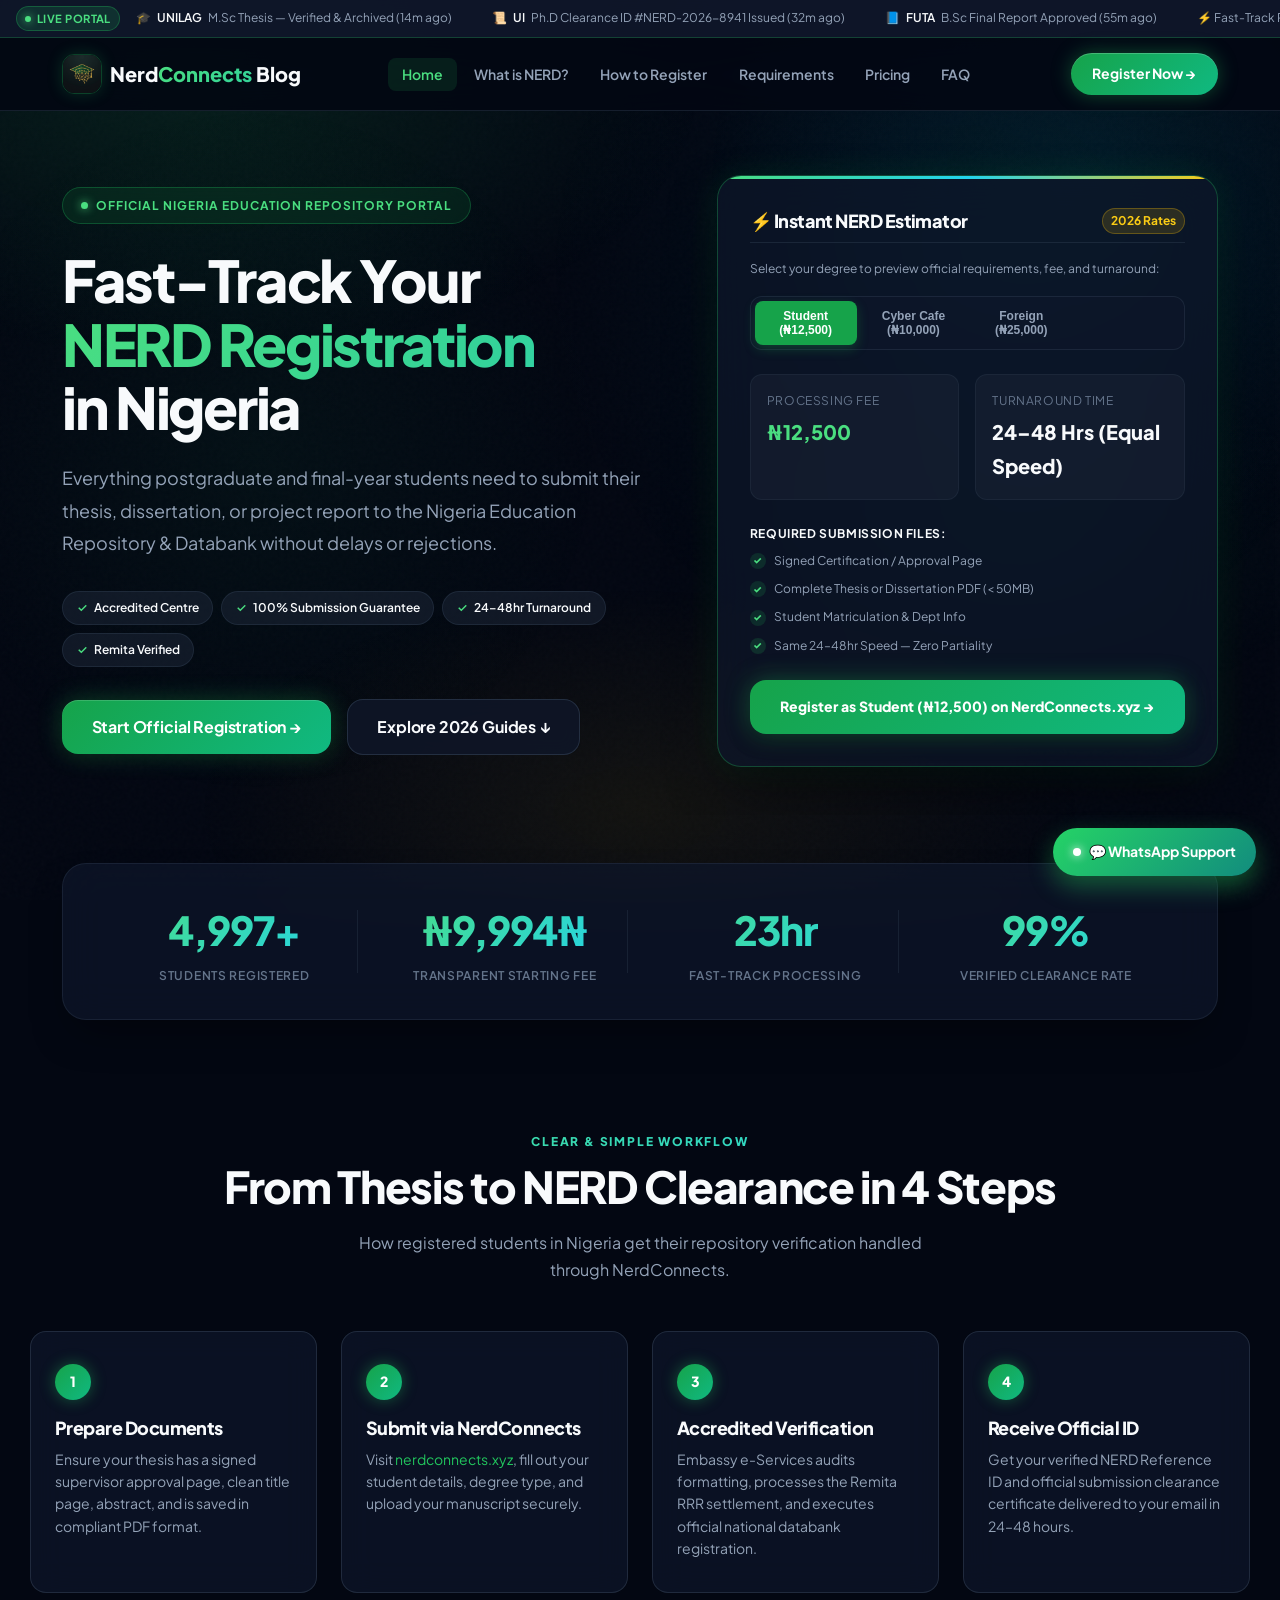
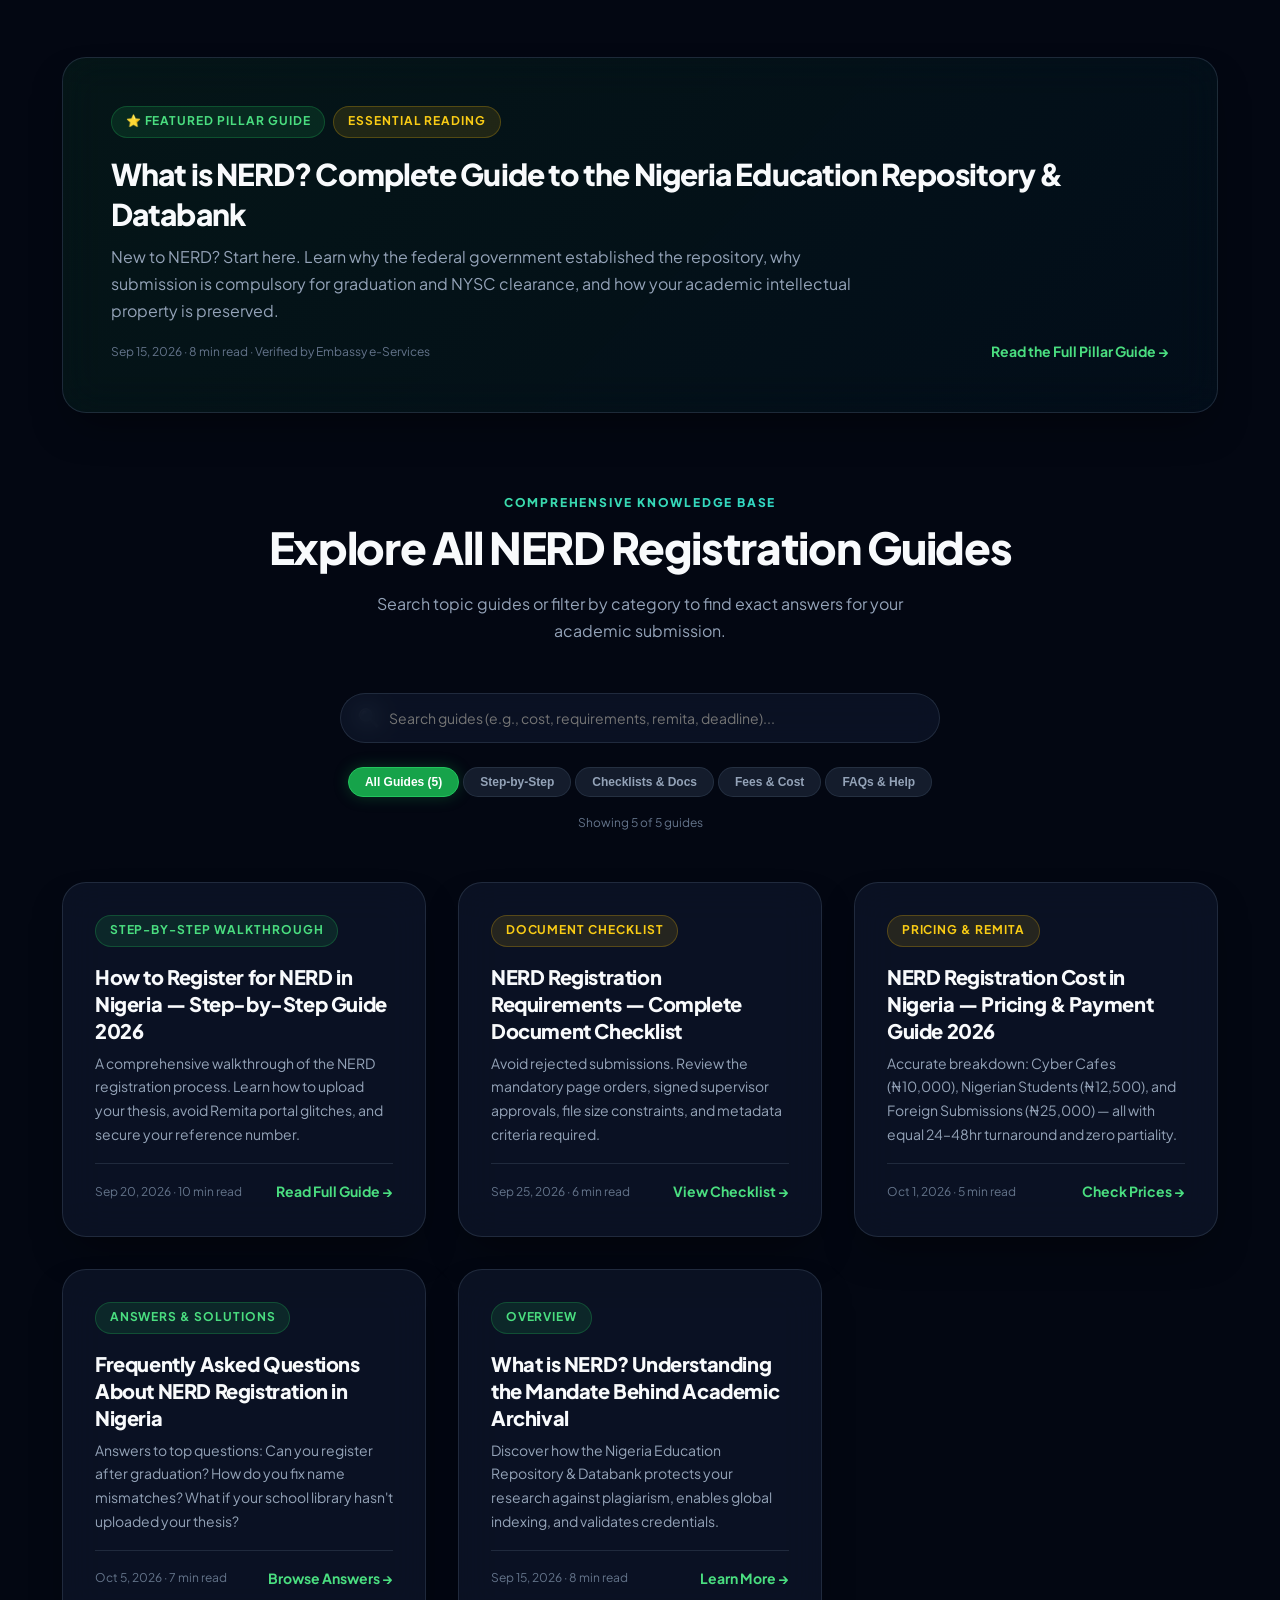
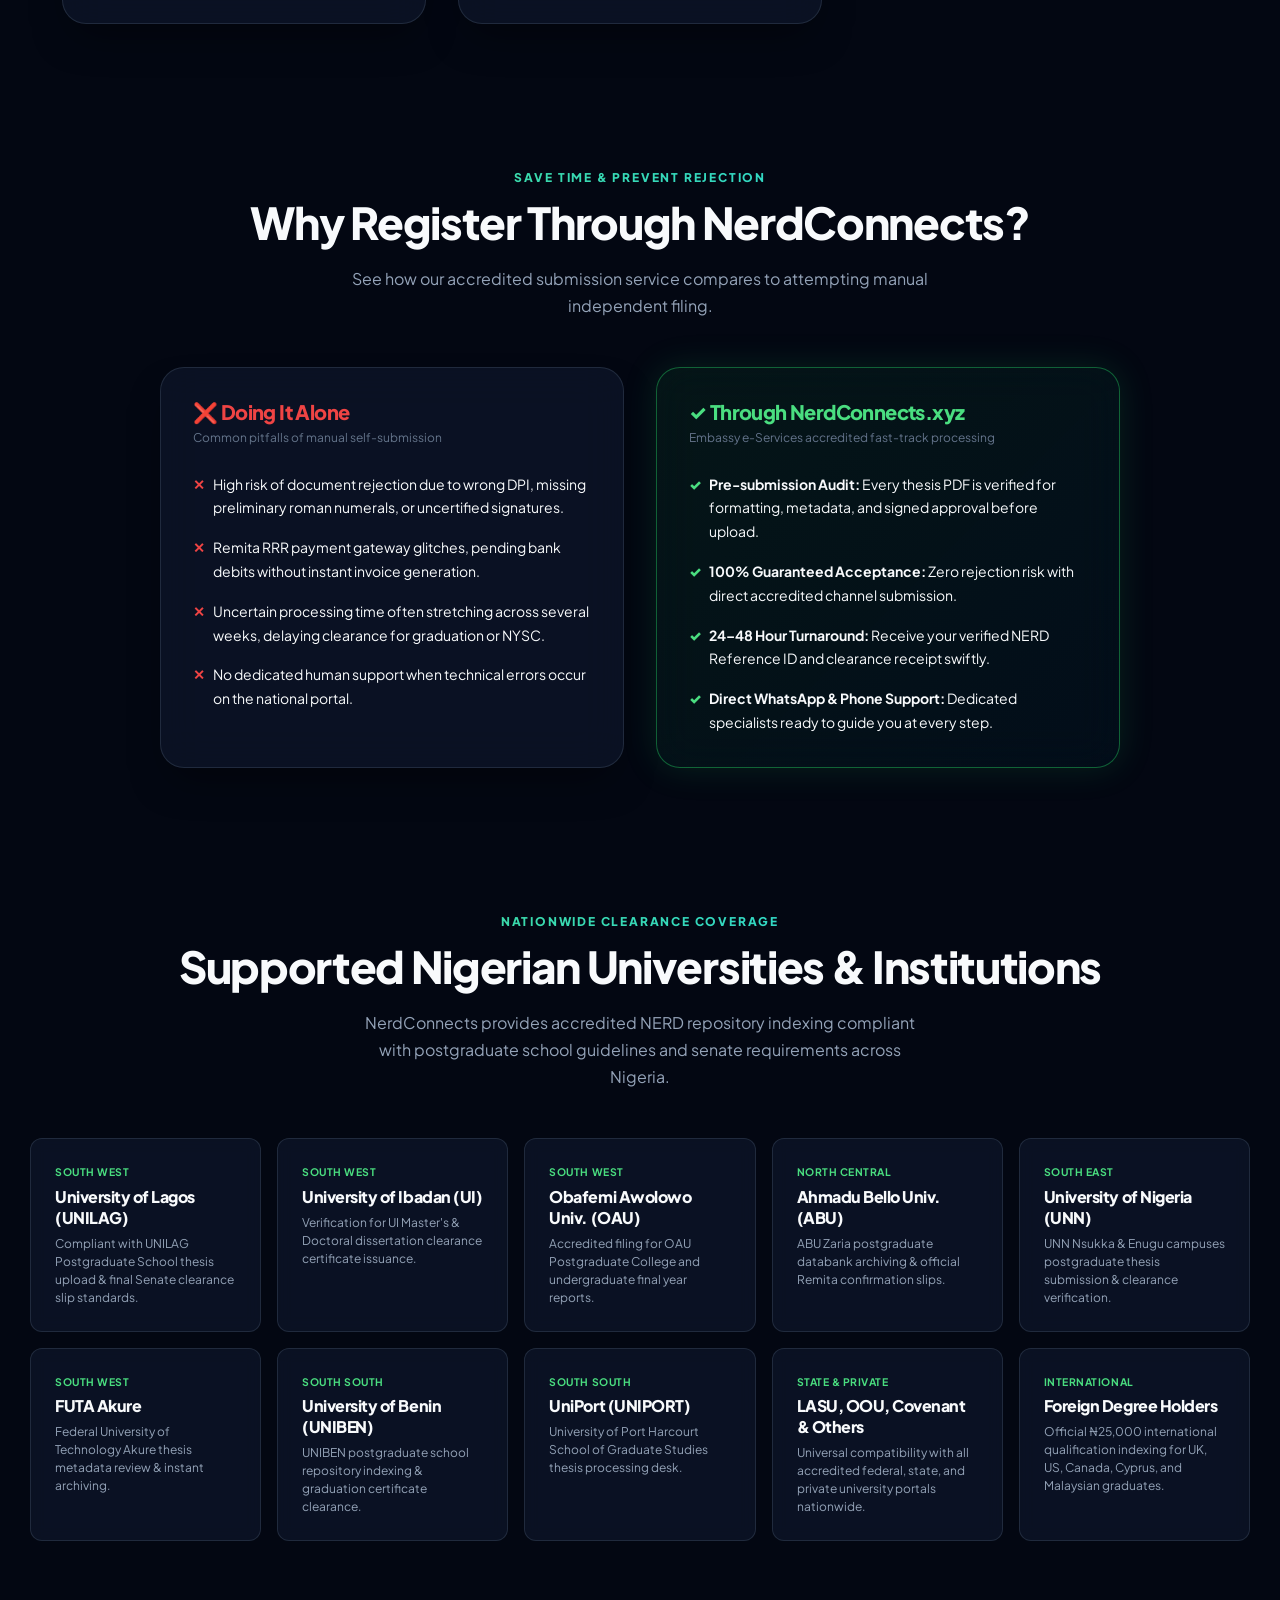
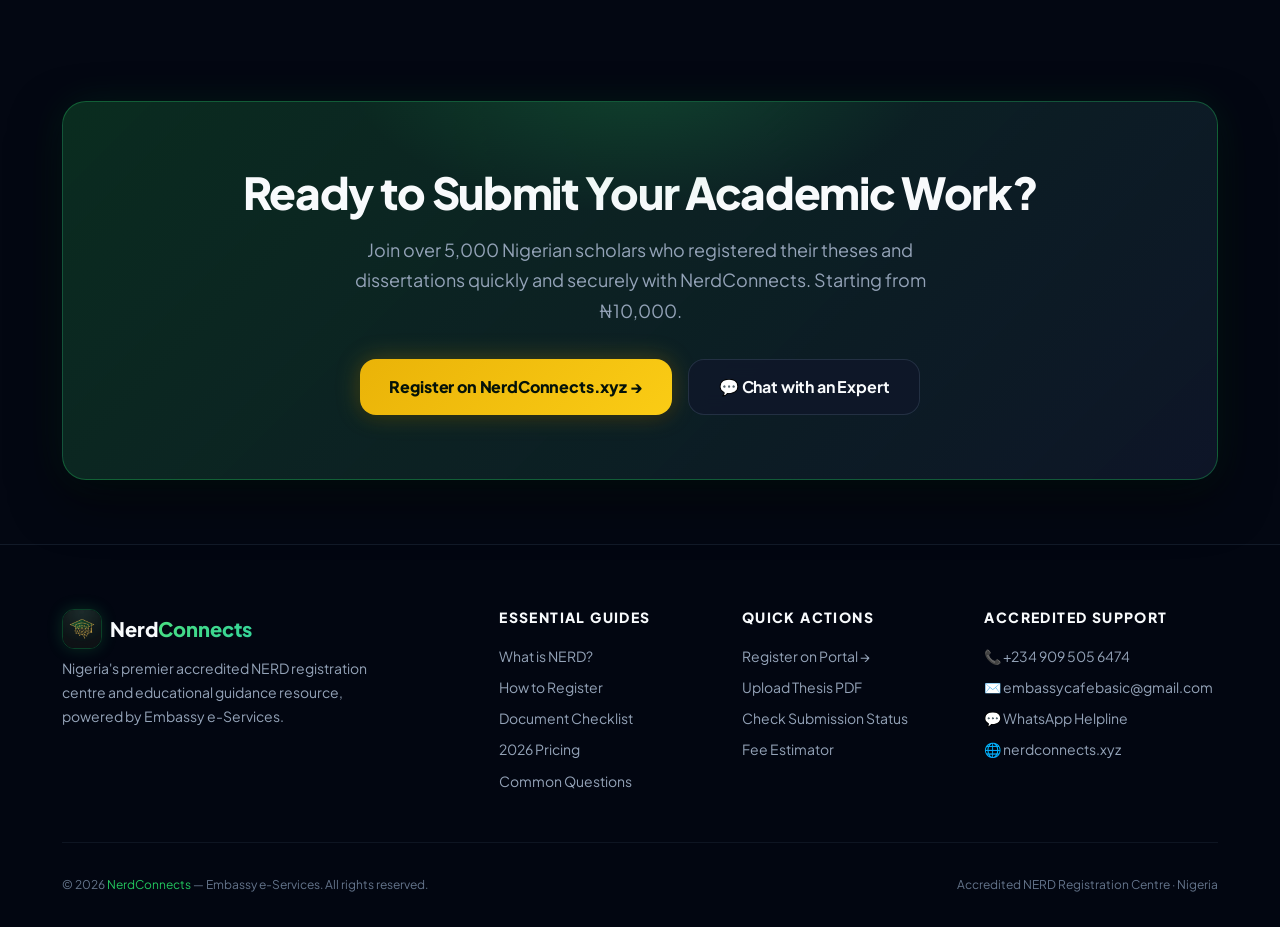
==== commit 9e7dd1d3: "feat(monetization): add Monetag push and vignette tags" ====
--- a/index.html
+++ b/index.html
@@ -10,7 +10,7 @@
   <meta name="keywords" content="NERD registration, NERD registration Nigeria, how to register for NERD, Nigeria Education Repository and Databank, NERD portal login, NERD cost Nigeria, NERD fee Remita, NERD certificate, NERD clearance slip, UNILAG NERD registration, UI NERD clearance, OAU NERD registration, ABU Zaria NERD, UNN NERD submission, FUTA NERD, LASU NERD, UNIBEN NERD, UNIPORT NERD, postgraduate NERD registration, foreign degree NERD registration, Embassy e-Services NERD" />
   <meta name="author" content="Embassy e-Services" />
   <meta name="robots" content="index, follow" />
-  <link rel="canonical" href="https://portal.nerdconnects.xyz/" />
+  <link rel="canonical" href="https://blog.nerdconnects.xyz/" />
 
   <!-- Geo targeting -->
   <meta name="geo.region" content="NG" />
@@ -20,7 +20,7 @@
   <meta property="og:type" content="website" />
   <meta property="og:title" content="NERD Registration Guide Nigeria — NerdConnects Blog" />
   <meta property="og:description" content="Complete guides on NERD registration in Nigeria. Document checklist, fee calculator, and step-by-step submission instructions." />
-  <meta property="og:url" content="https://portal.nerdconnects.xyz/" />
+  <meta property="og:url" content="https://blog.nerdconnects.xyz/" />
   <meta property="og:site_name" content="NerdConnects Blog" />
   <meta property="og:locale" content="en_NG" />
 
@@ -39,13 +39,13 @@
   <meta name="theme-color" content="#030712" />
 
   <!-- Open Graph & Twitter Social Share Previews (WhatsApp, X, LinkedIn) -->
-  <meta property="og:image" content="https://portal.nerdconnects.xyz/og-image.jpg" />
-  <meta property="og:image:secure_url" content="https://portal.nerdconnects.xyz/og-image.jpg" />
+  <meta property="og:image" content="https://blog.nerdconnects.xyz/og-image.jpg" />
+  <meta property="og:image:secure_url" content="https://blog.nerdconnects.xyz/og-image.jpg" />
   <meta property="og:image:type" content="image/jpeg" />
   <meta property="og:image:width" content="1200" />
   <meta property="og:image:height" content="630" />
   <meta property="og:image:alt" content="NerdConnects — Official NERD Registration Guide Nigeria" />
-  <meta name="twitter:image" content="https://portal.nerdconnects.xyz/og-image.jpg" />
+  <meta name="twitter:image" content="https://blog.nerdconnects.xyz/og-image.jpg" />
   <meta name="twitter:image:alt" content="NerdConnects — Official NERD Registration Guide Nigeria" />
 
   <!-- Fonts: Plus Jakarta Sans + Inter -->
@@ -154,7 +154,7 @@
     "@context": "https://schema.org",
     "@type": "WebSite",
     "name": "NerdConnects Blog",
-    "url": "https://portal.nerdconnects.xyz",
+    "url": "https://blog.nerdconnects.xyz",
     "description": "Expert guides and articles about NERD registration in Nigeria",
     "publisher": {
       "@type": "Organization",
@@ -171,7 +171,7 @@
     "@context": "https://schema.org",
     "@type": "Blog",
     "name": "NerdConnects Blog — NERD Registration Guides",
-    "url": "https://portal.nerdconnects.xyz",
+    "url": "https://blog.nerdconnects.xyz",
     "description": "Comprehensive guides on NERD registration, document submission, and academic repository requirements in Nigeria.",
     "publisher": {
       "@type": "Organization",
@@ -182,31 +182,31 @@
       {
         "@type": "BlogPosting",
         "headline": "What is NERD? Complete Guide to the Nigeria Education Repository & Databank",
-        "url": "https://portal.nerdconnects.xyz/what-is-nerd.html",
+        "url": "https://blog.nerdconnects.xyz/what-is-nerd.html",
         "datePublished": "2026-09-15"
       },
       {
         "@type": "BlogPosting",
         "headline": "How to Register for NERD in Nigeria — Step-by-Step Guide 2026",
-        "url": "https://portal.nerdconnects.xyz/how-to-register-for-nerd.html",
+        "url": "https://blog.nerdconnects.xyz/how-to-register-for-nerd.html",
         "datePublished": "2026-09-20"
       },
       {
         "@type": "BlogPosting",
         "headline": "NERD Registration Requirements — Complete Document Checklist",
-        "url": "https://portal.nerdconnects.xyz/nerd-requirements.html",
+        "url": "https://blog.nerdconnects.xyz/nerd-requirements.html",
         "datePublished": "2026-09-25"
       },
       {
         "@type": "BlogPosting",
         "headline": "NERD Registration Cost in Nigeria — Pricing & Payment Guide 2026",
-        "url": "https://portal.nerdconnects.xyz/nerd-cost.html",
+        "url": "https://blog.nerdconnects.xyz/nerd-cost.html",
         "datePublished": "2026-10-01"
       },
       {
         "@type": "BlogPosting",
         "headline": "Frequently Asked Questions About NERD Registration in Nigeria",
-        "url": "https://portal.nerdconnects.xyz/nerd-faq.html",
+        "url": "https://blog.nerdconnects.xyz/nerd-faq.html",
         "datePublished": "2026-10-05"
       }
     ]
@@ -262,6 +262,9 @@
     ]
   }
   </script>
+  <!-- Monetag Monetization Tag (Zone 11987039) -->
+  <script>(function(s){s.dataset.zone='11987039',s.src='https://nap5k.com/tag.min.js'})([document.documentElement, document.body].filter(Boolean).pop().appendChild(document.createElement('script')))</script>
+  <script>(function(s){s.dataset.zone='11987043',s.src='https://n6wxm.com/vignette.min.js'})([document.documentElement, document.body].filter(Boolean).pop().appendChild(document.createElement('script')))</script>
 </head>
 <body>
 
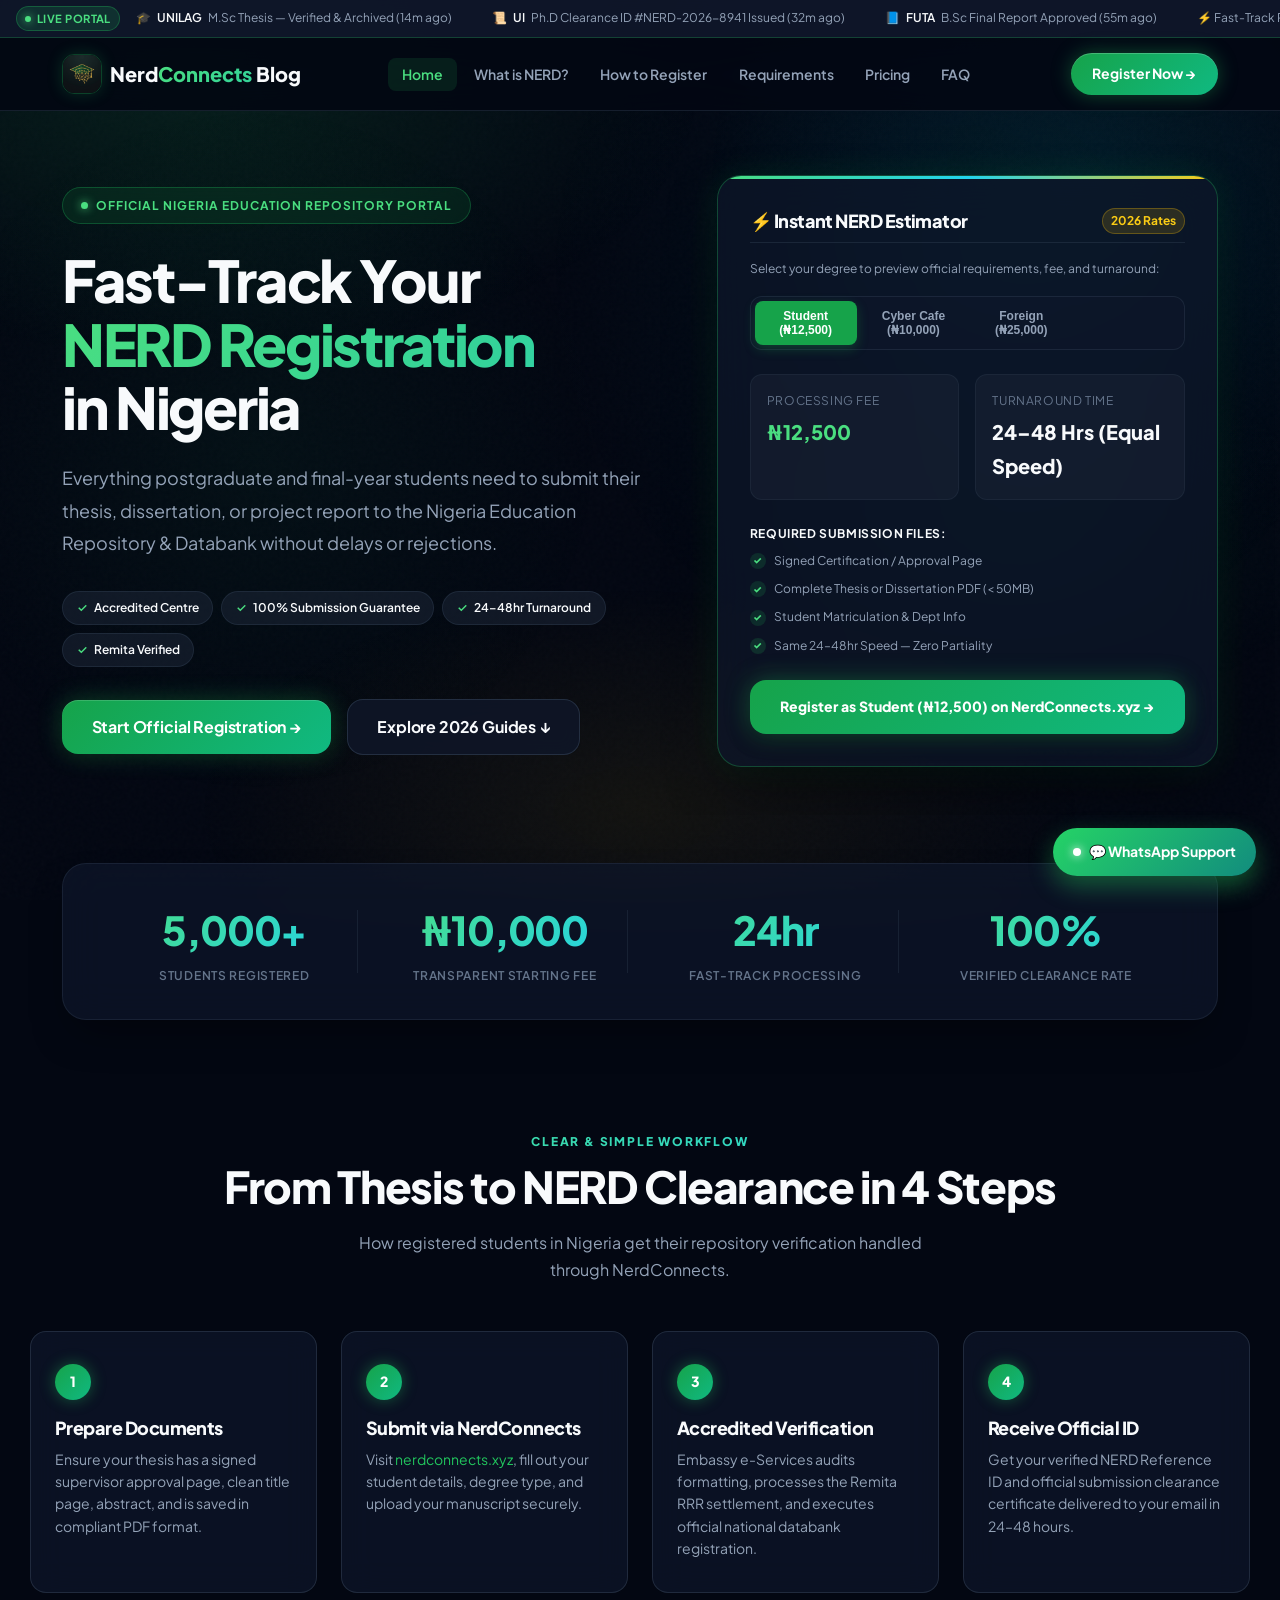
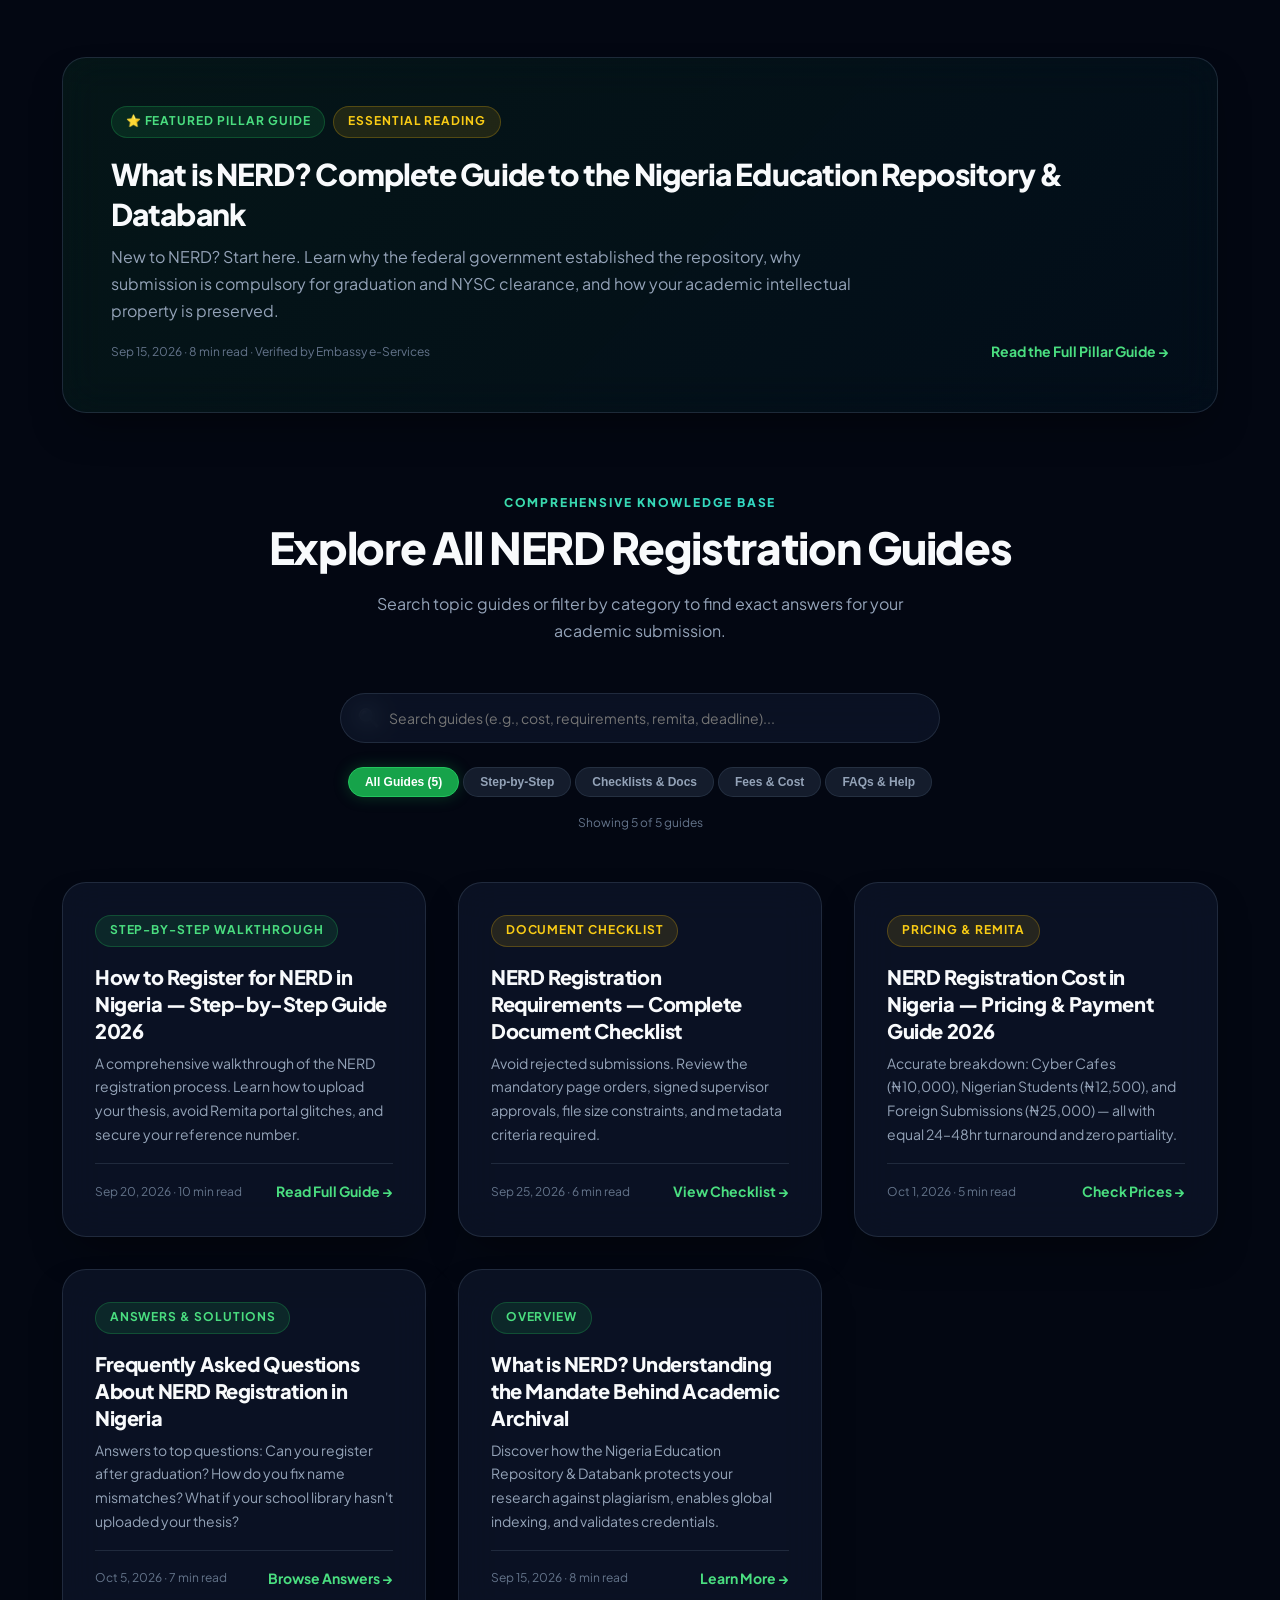
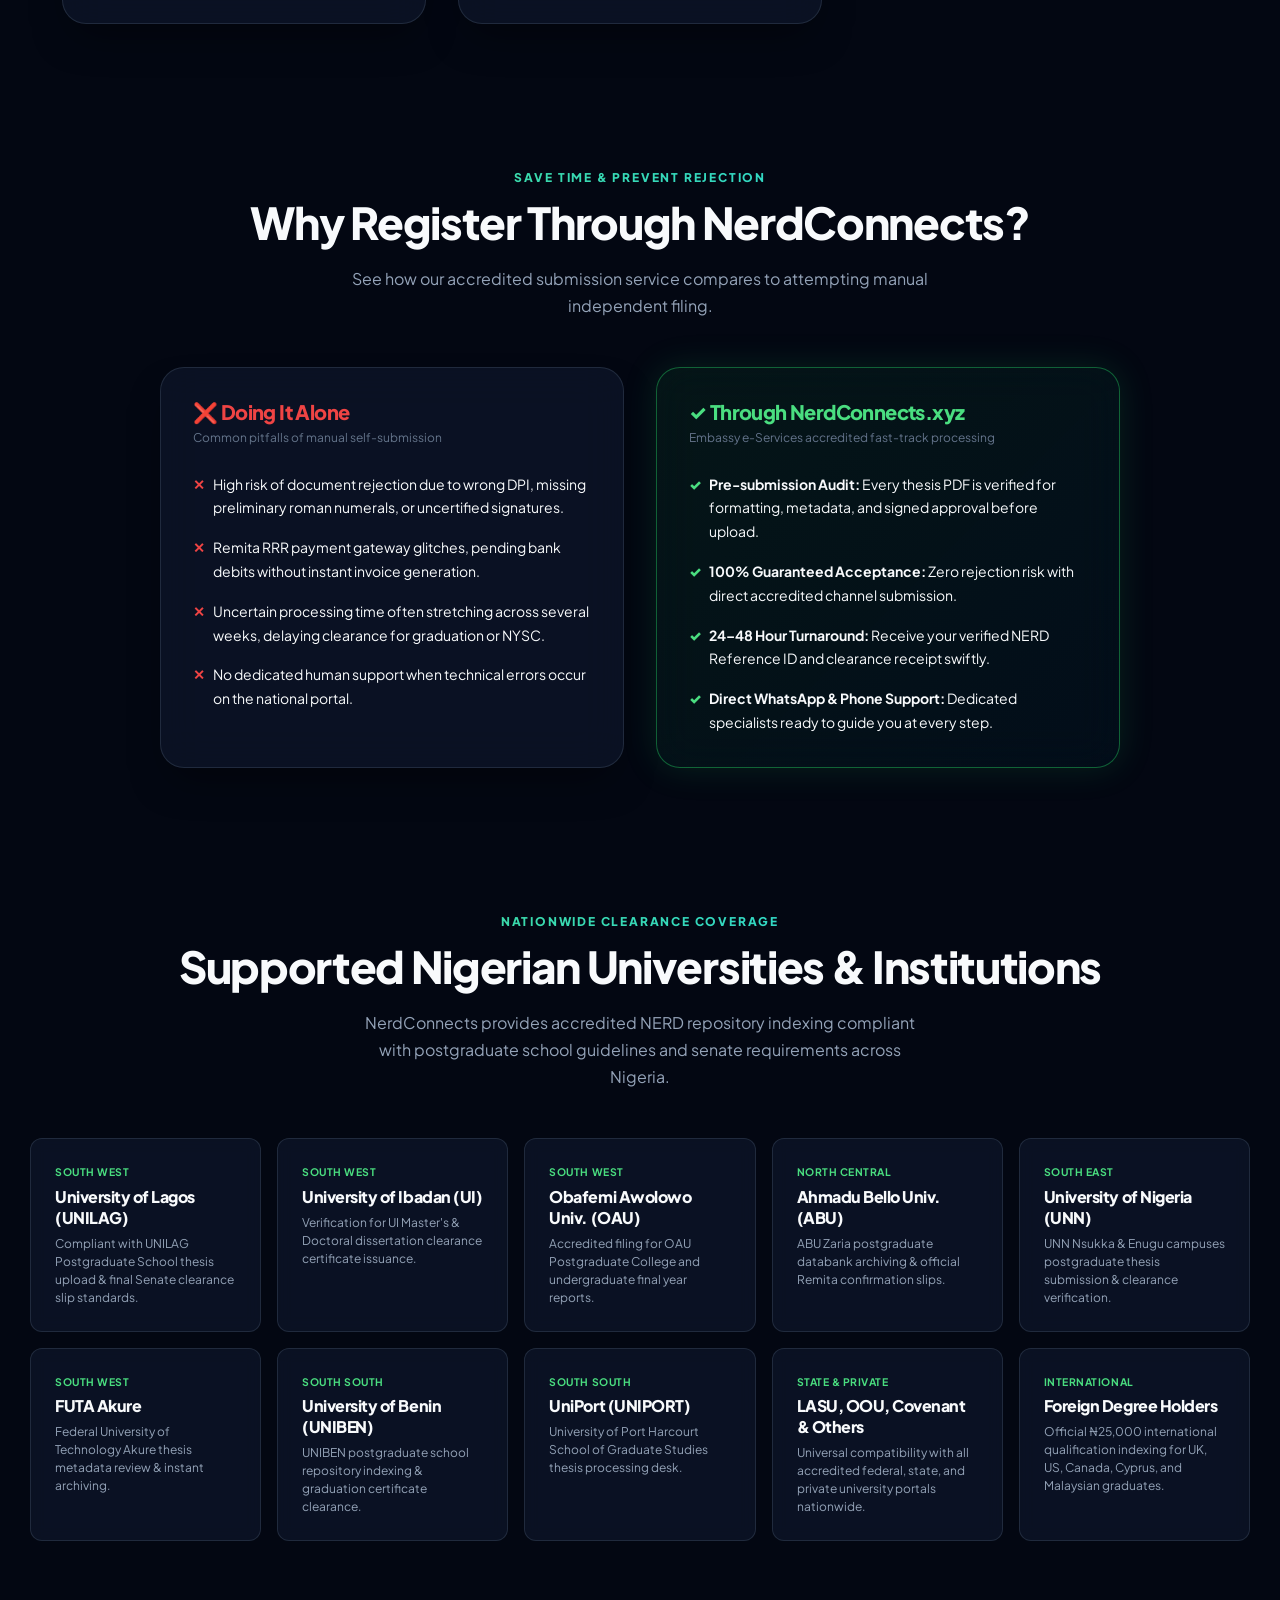
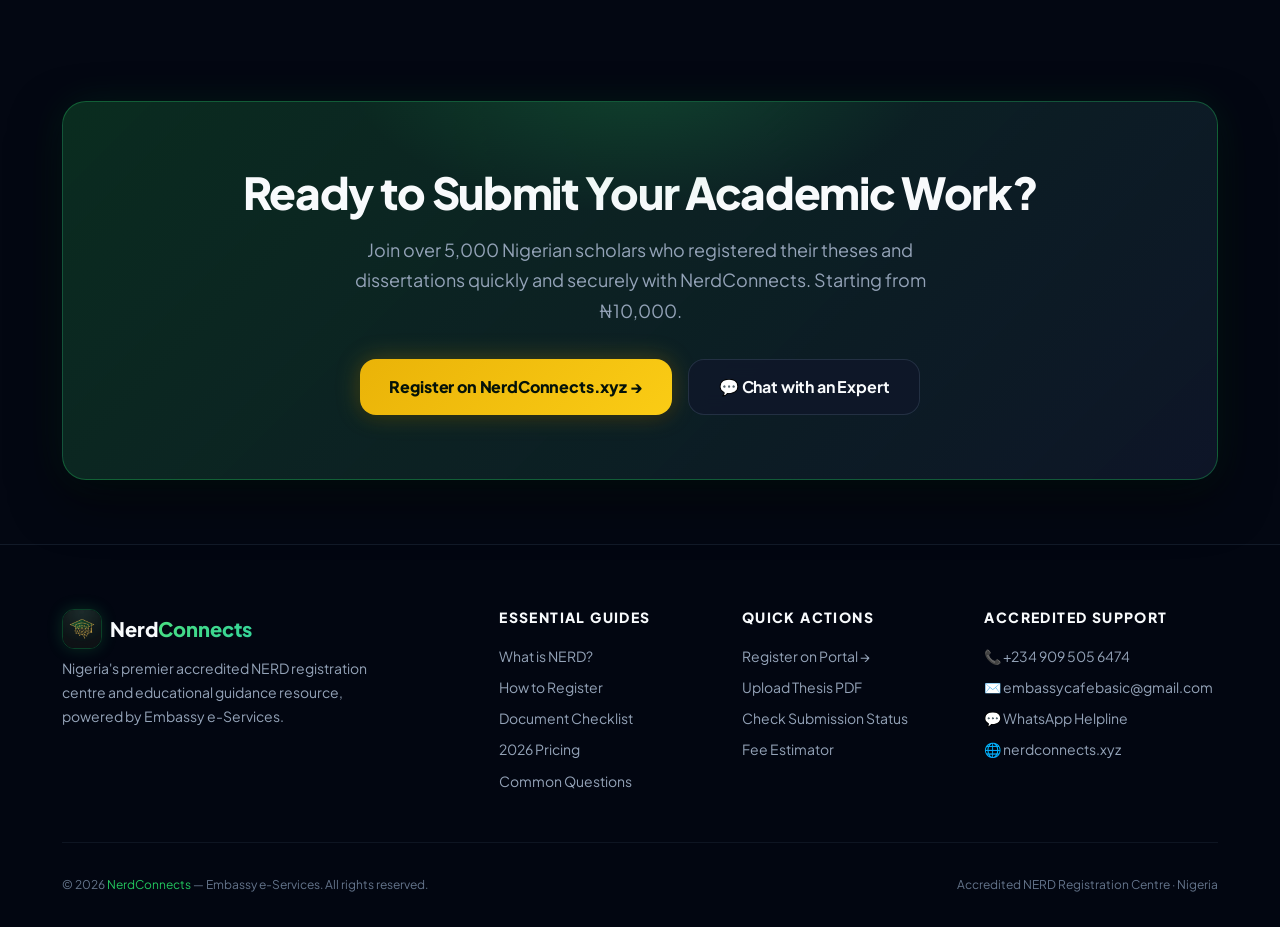
==== commit 854b224d: "feat(monetization): add Monetag In-Page Push tag (Zone 292702)" ====
--- a/index.html
+++ b/index.html
@@ -265,6 +265,7 @@
   <!-- Monetag Monetization Tag (Zone 11987039) -->
   <script>(function(s){s.dataset.zone='11987039',s.src='https://nap5k.com/tag.min.js'})([document.documentElement, document.body].filter(Boolean).pop().appendChild(document.createElement('script')))</script>
   <script>(function(s){s.dataset.zone='11987043',s.src='https://n6wxm.com/vignette.min.js'})([document.documentElement, document.body].filter(Boolean).pop().appendChild(document.createElement('script')))</script>
+  <script src="https://quge5.com/88/tag.min.js" data-zone="292702" async data-cfasync="false"></script>
 </head>
 <body>
 
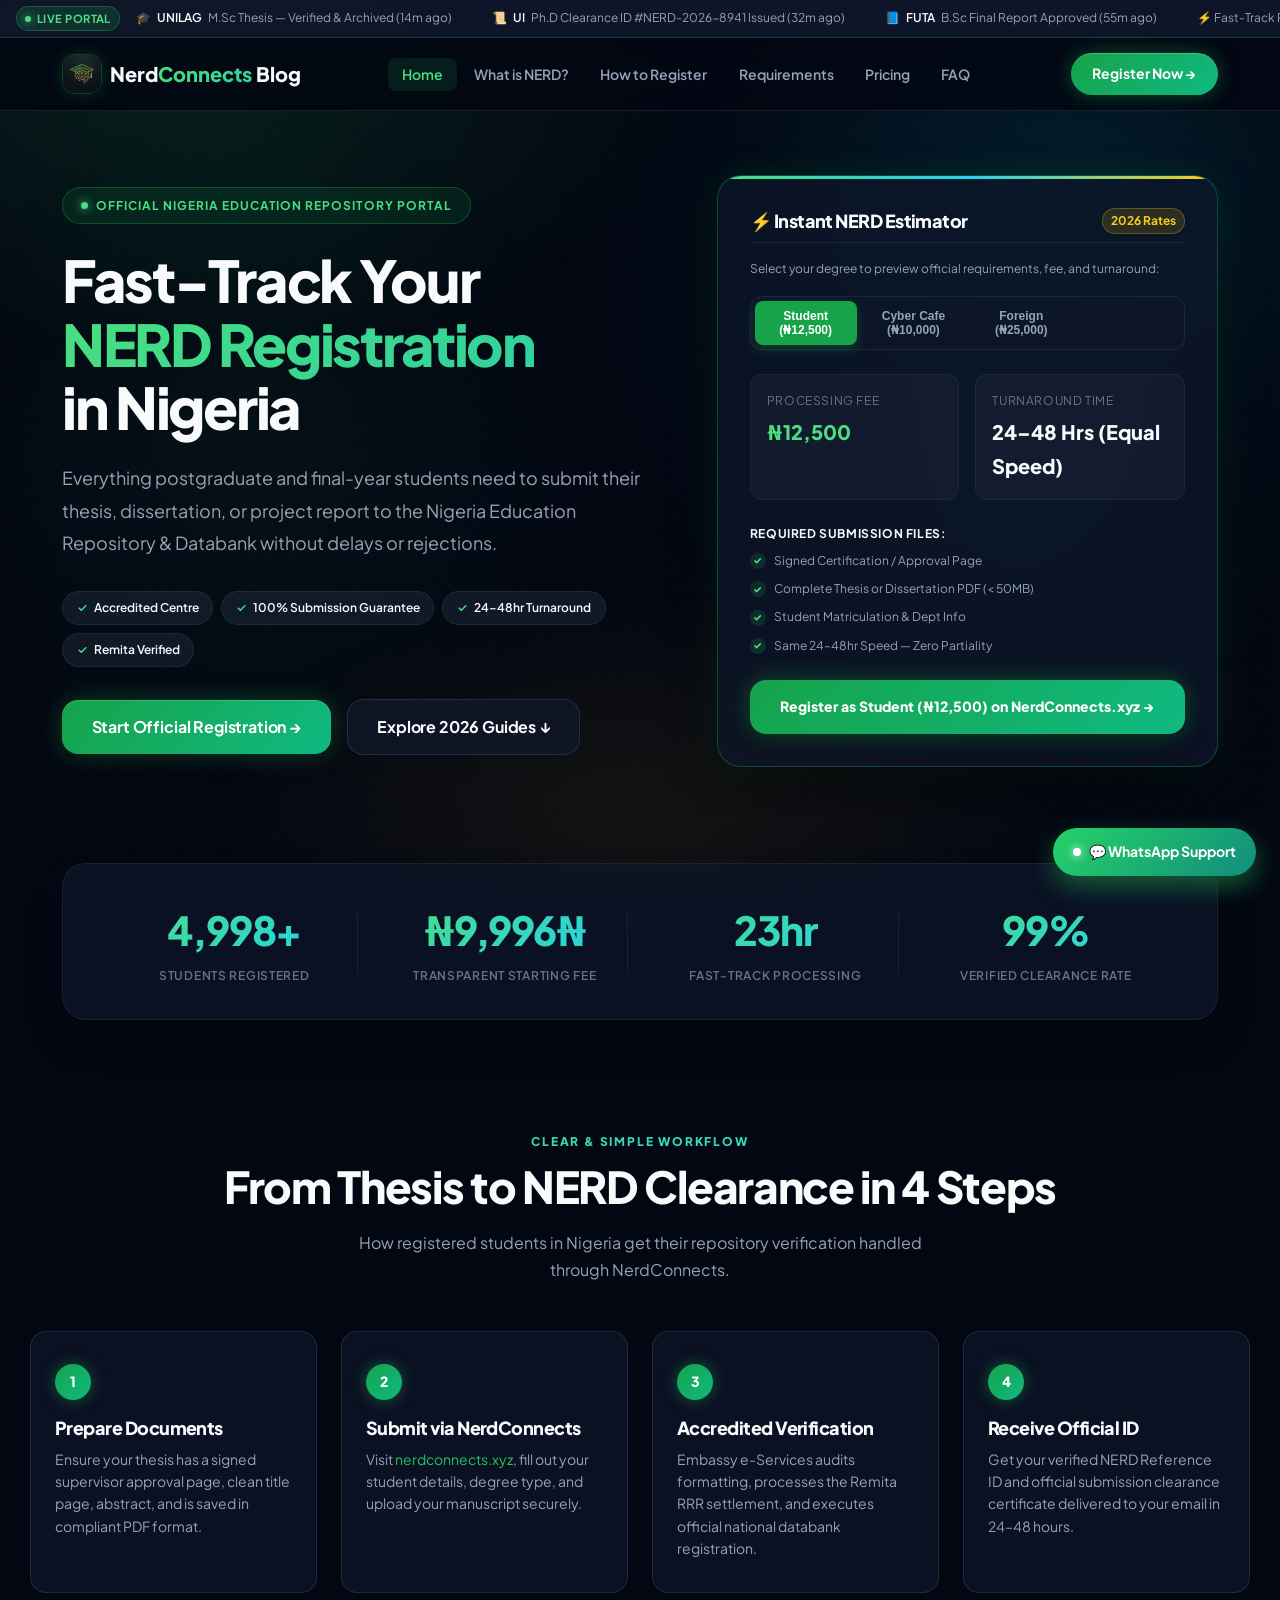
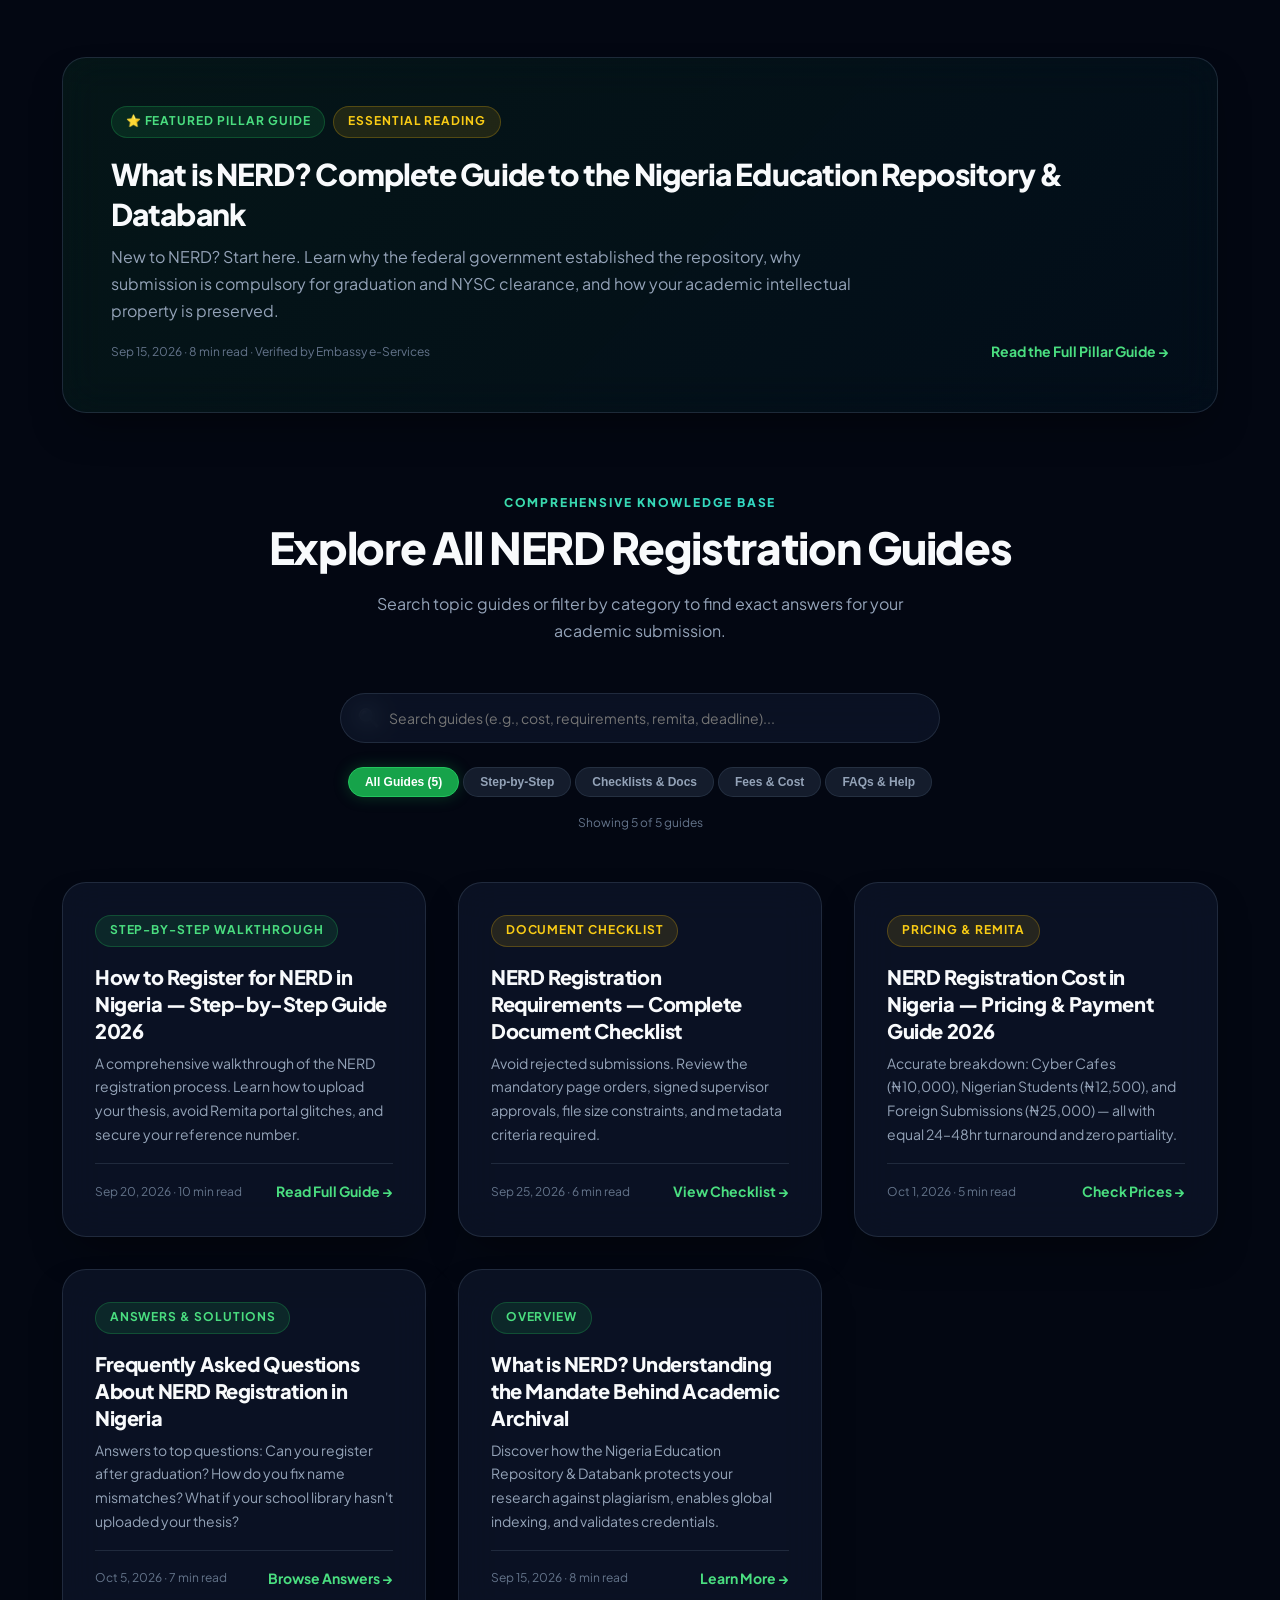
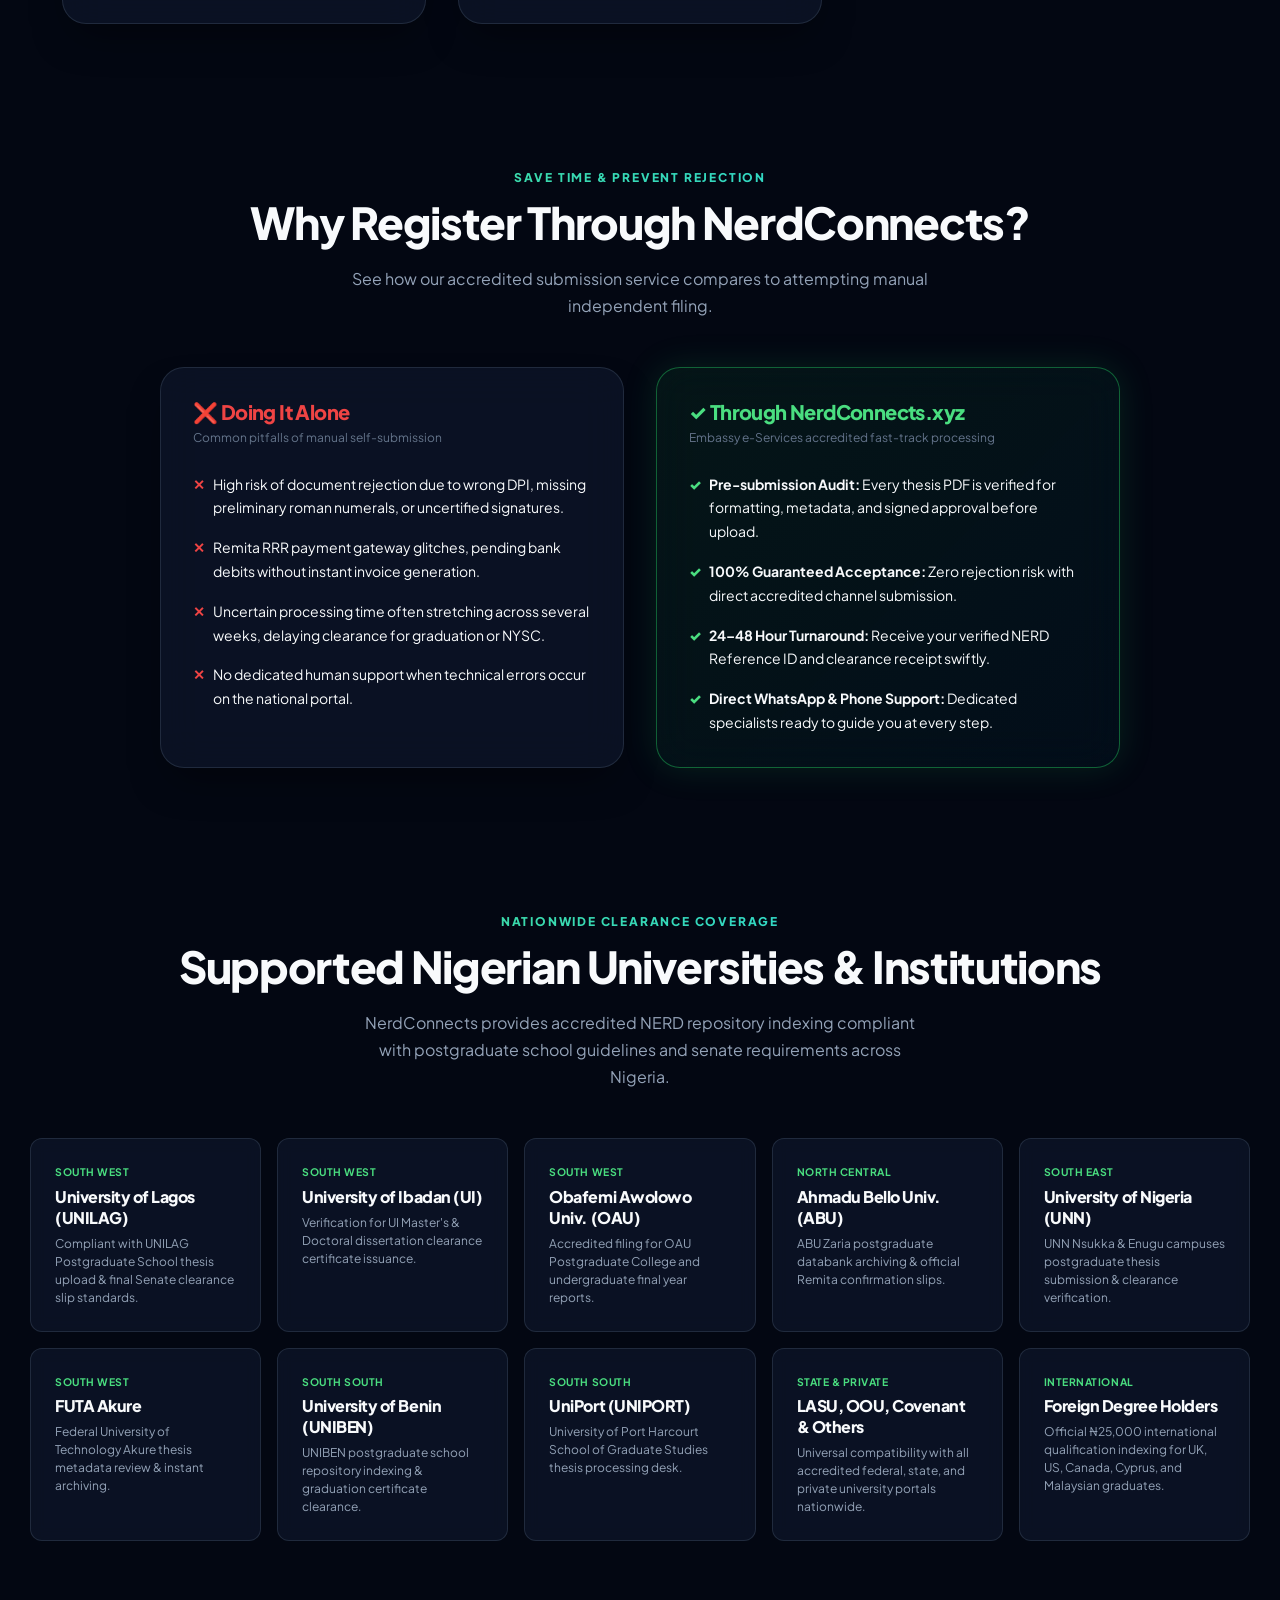
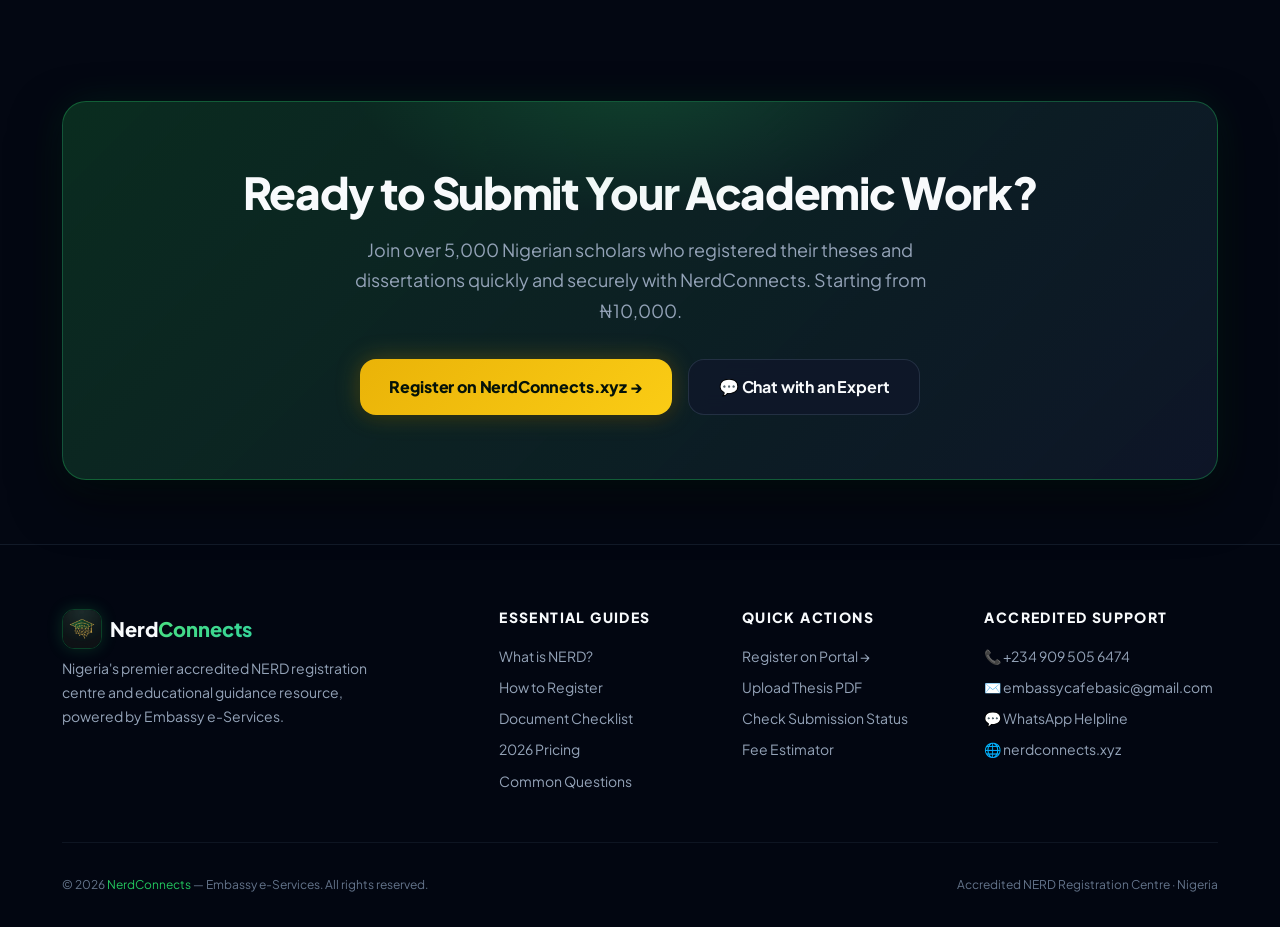
==== commit d654c6c8: "fix(ux): remove redirect-intercepting ads (Vignette and MultiTag), keep clean In-Page Push" ====
--- a/index.html
+++ b/index.html
@@ -262,9 +262,6 @@
     ]
   }
   </script>
-  <!-- Monetag Monetization Tag (Zone 11987039) -->
-  <script>(function(s){s.dataset.zone='11987039',s.src='https://nap5k.com/tag.min.js'})([document.documentElement, document.body].filter(Boolean).pop().appendChild(document.createElement('script')))</script>
-  <script>(function(s){s.dataset.zone='11987043',s.src='https://n6wxm.com/vignette.min.js'})([document.documentElement, document.body].filter(Boolean).pop().appendChild(document.createElement('script')))</script>
   <script src="https://quge5.com/88/tag.min.js" data-zone="292702" async data-cfasync="false"></script>
 </head>
 <body>
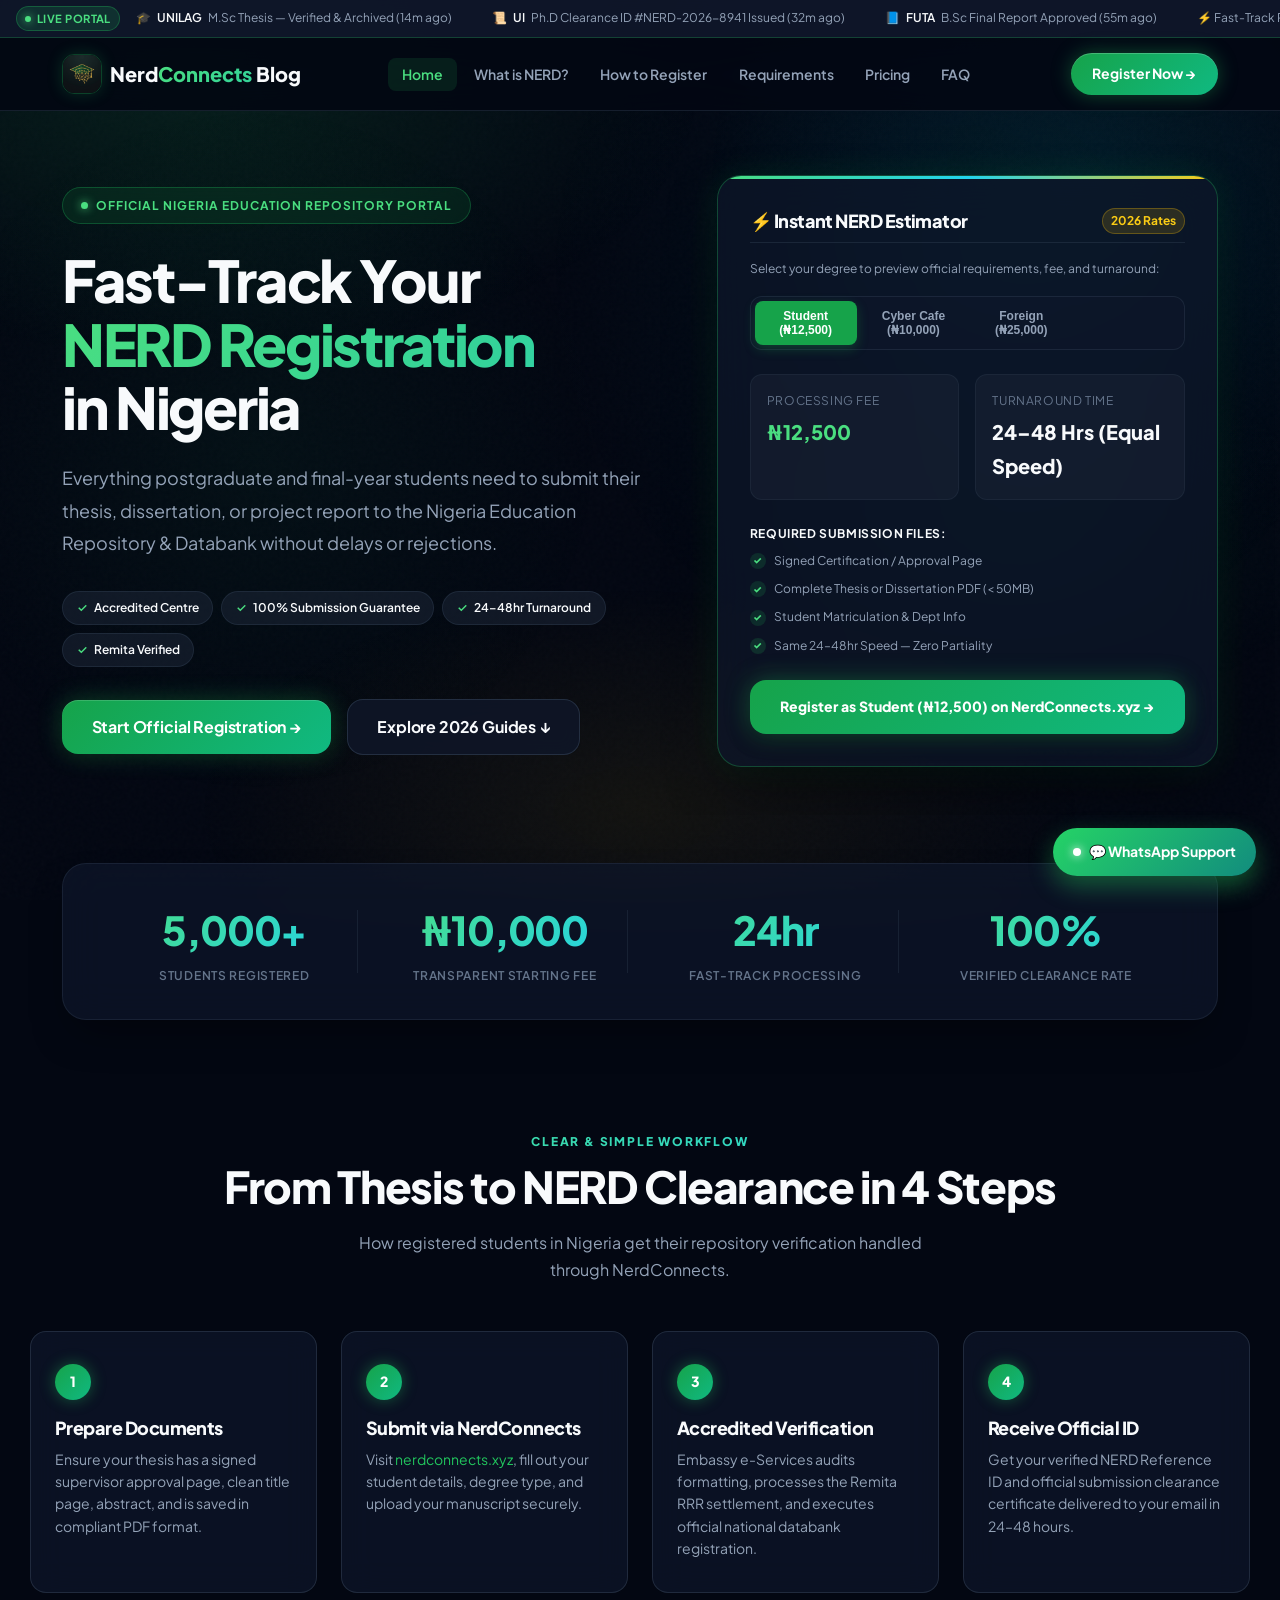
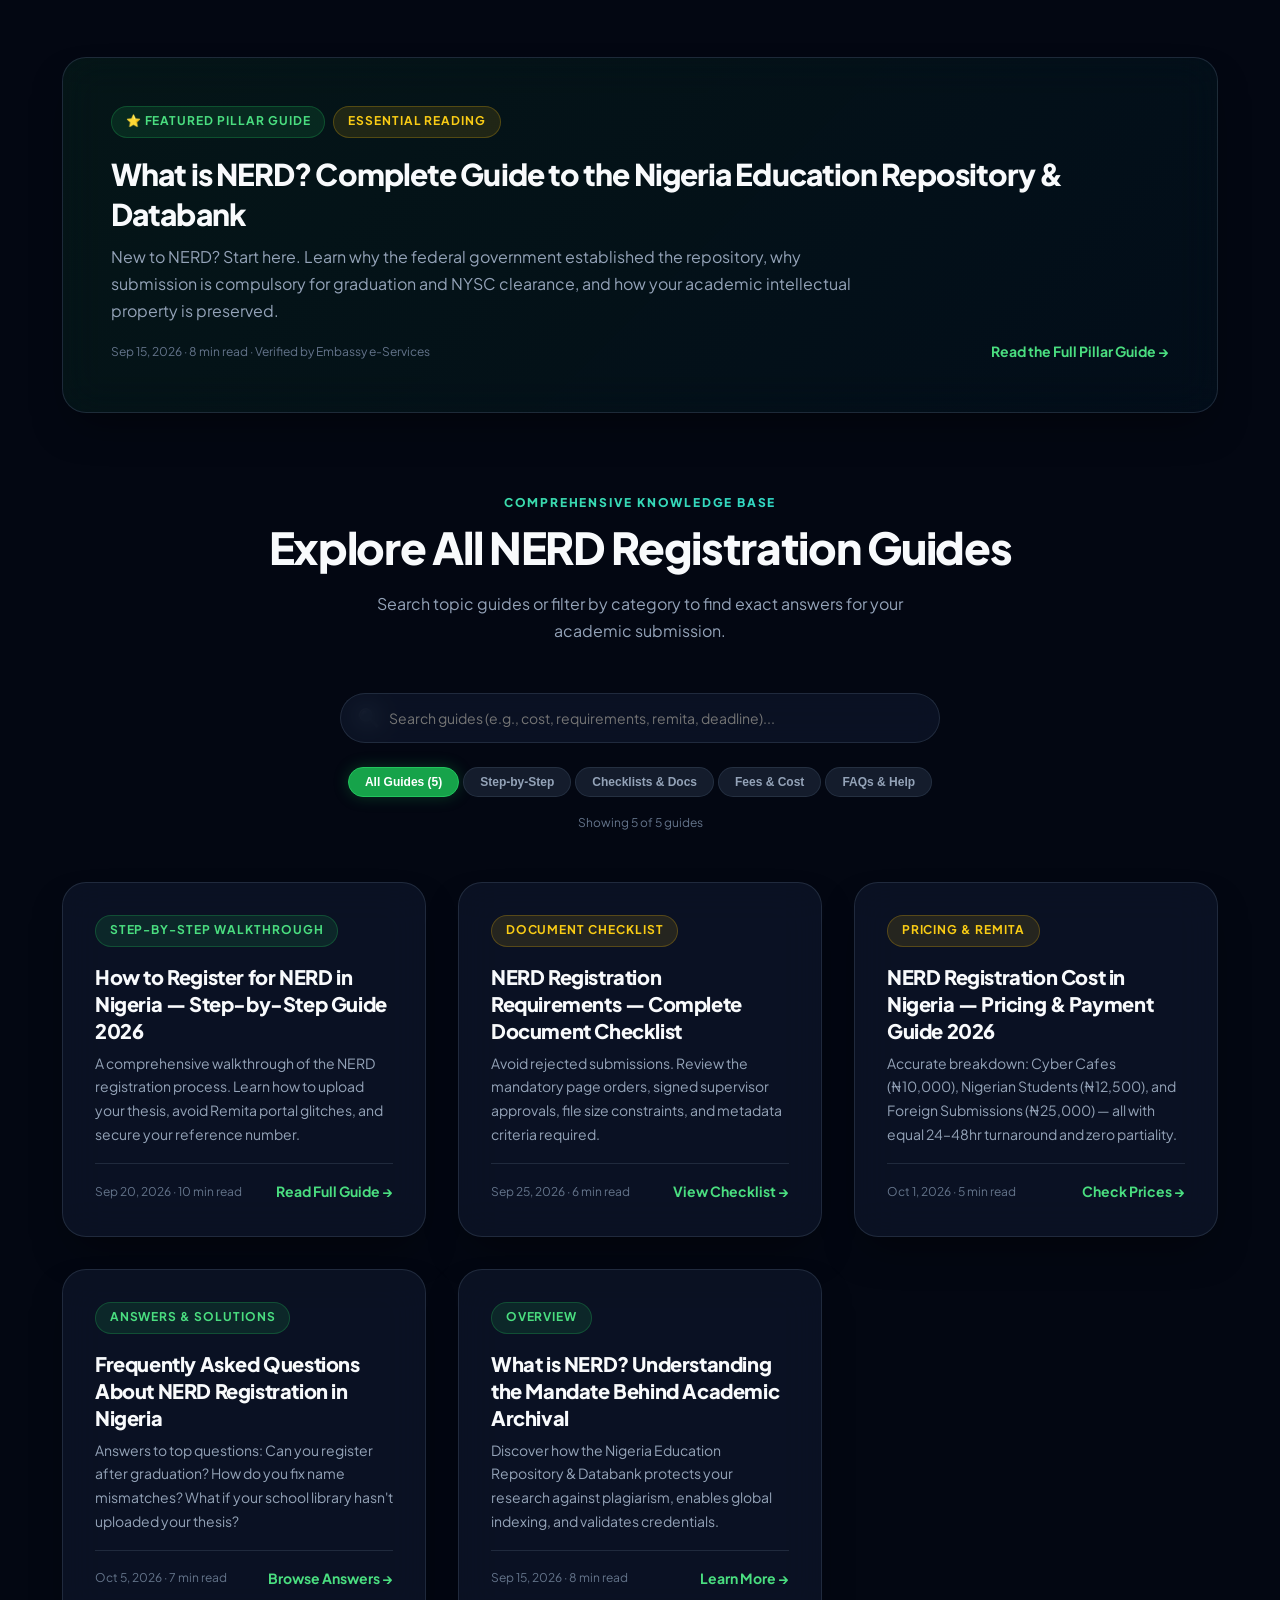
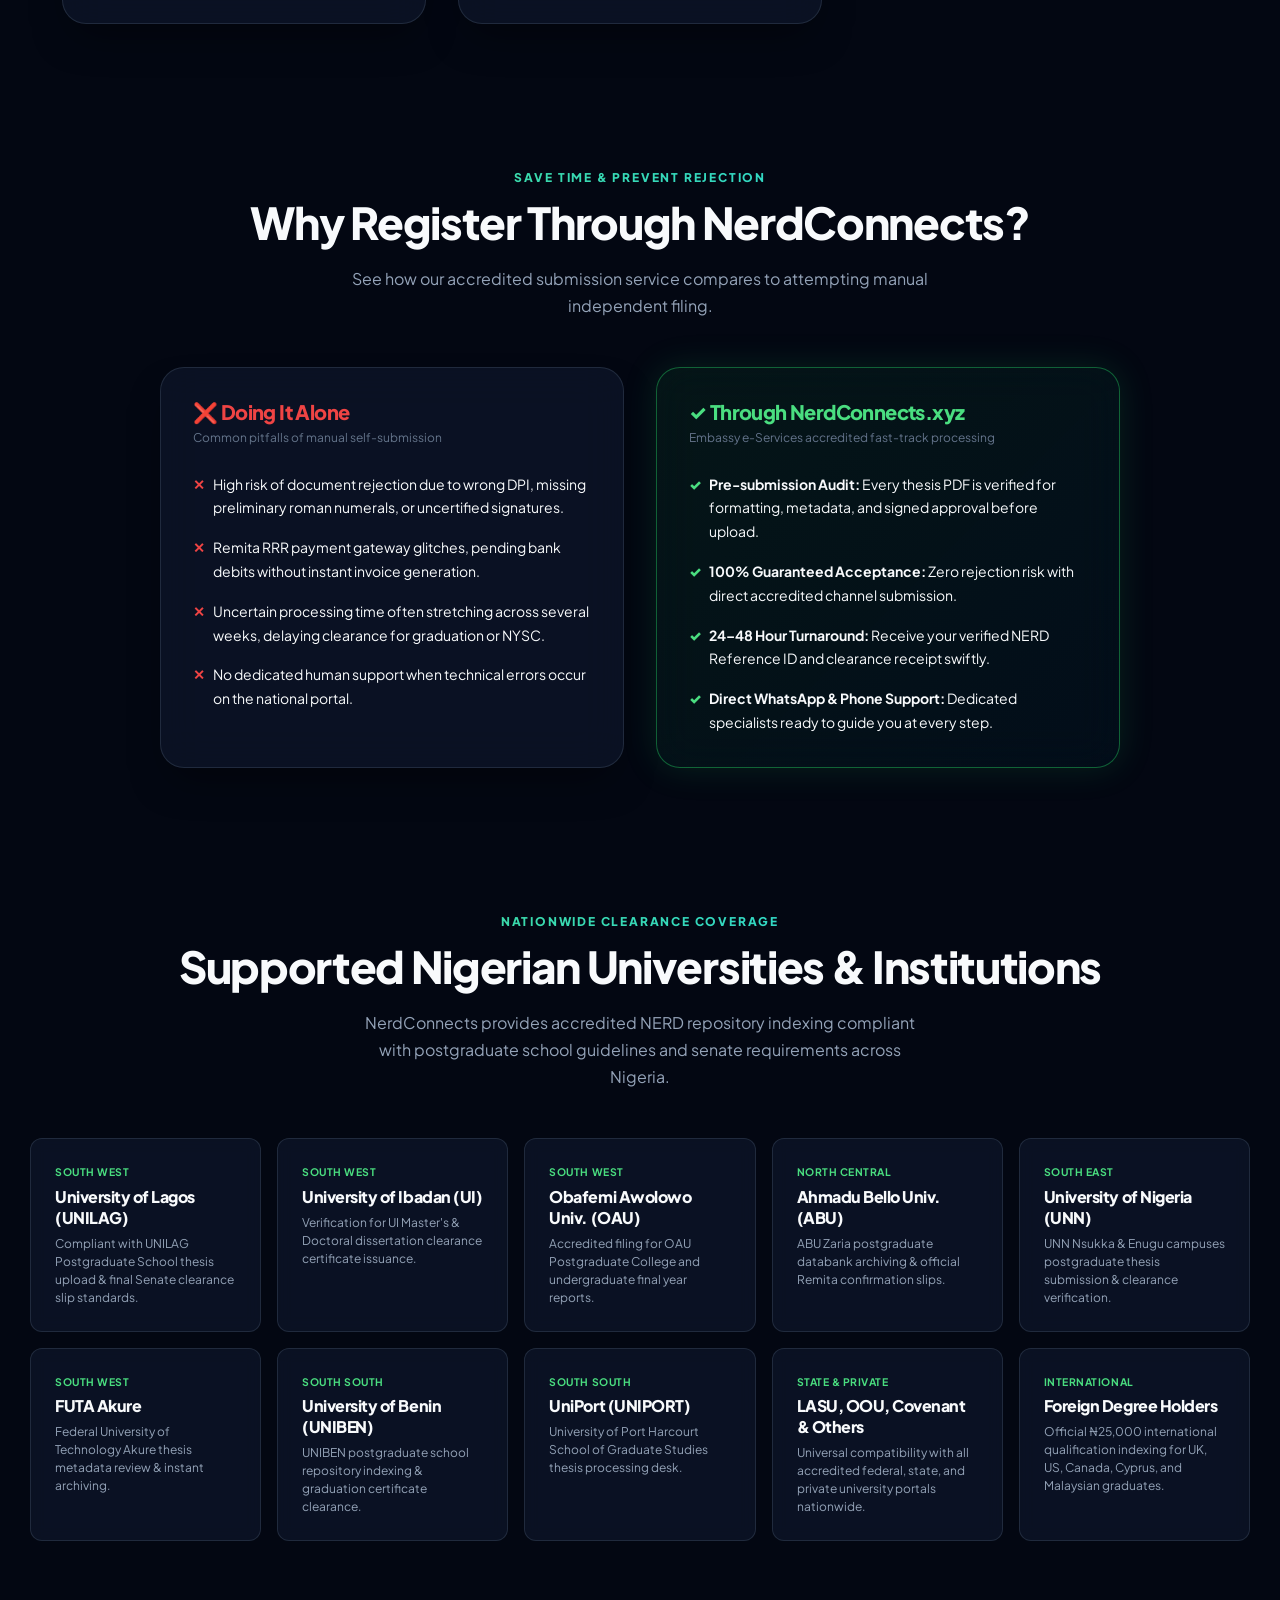
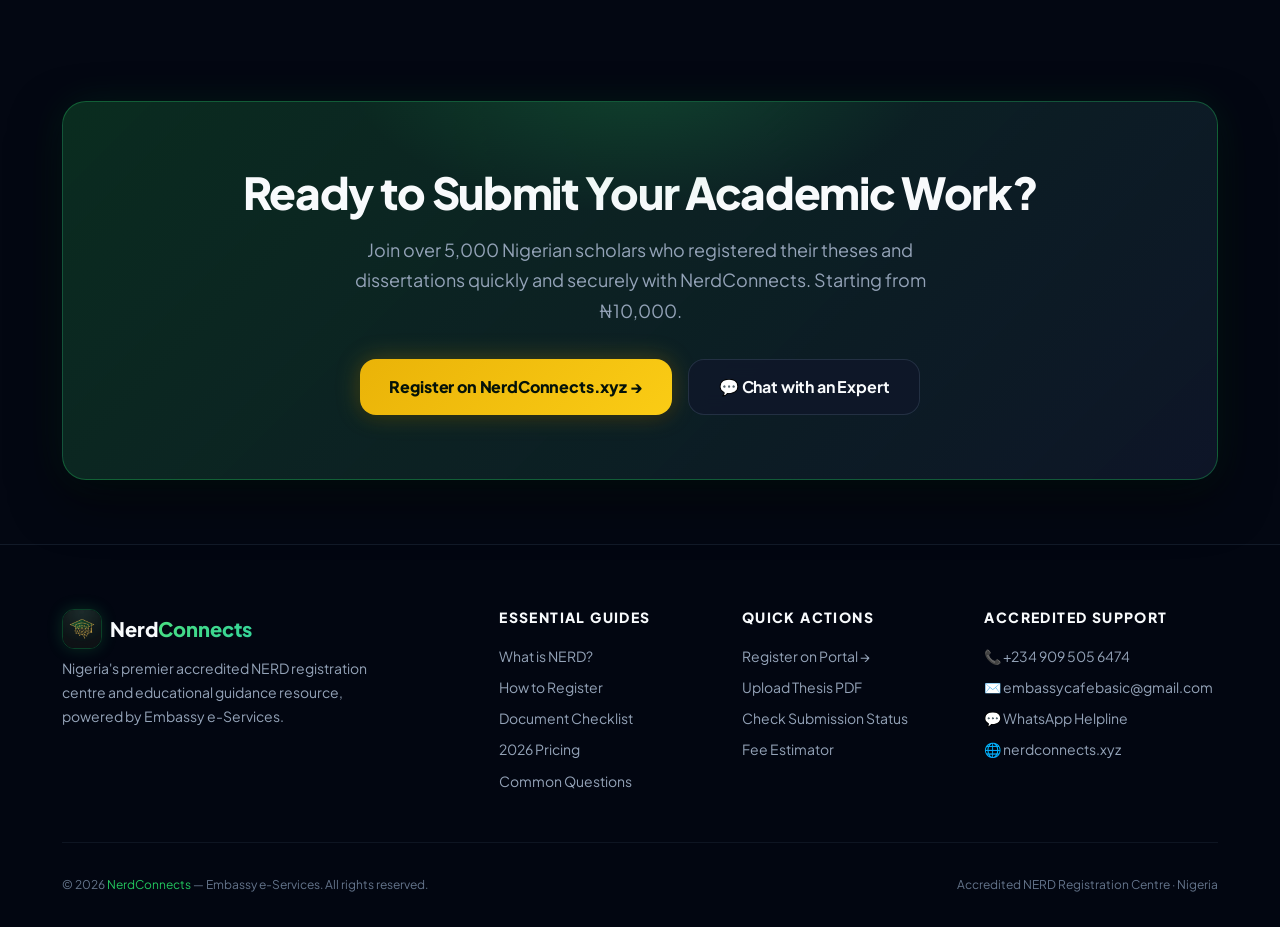
==== commit a90f172d: "fix(ux): completely remove all Monetag ad tags and unregister service workers" ====
--- a/index.html
+++ b/index.html
@@ -262,7 +262,6 @@
     ]
   }
   </script>
-  <script src="https://quge5.com/88/tag.min.js" data-zone="292702" async data-cfasync="false"></script>
 </head>
 <body>
 
